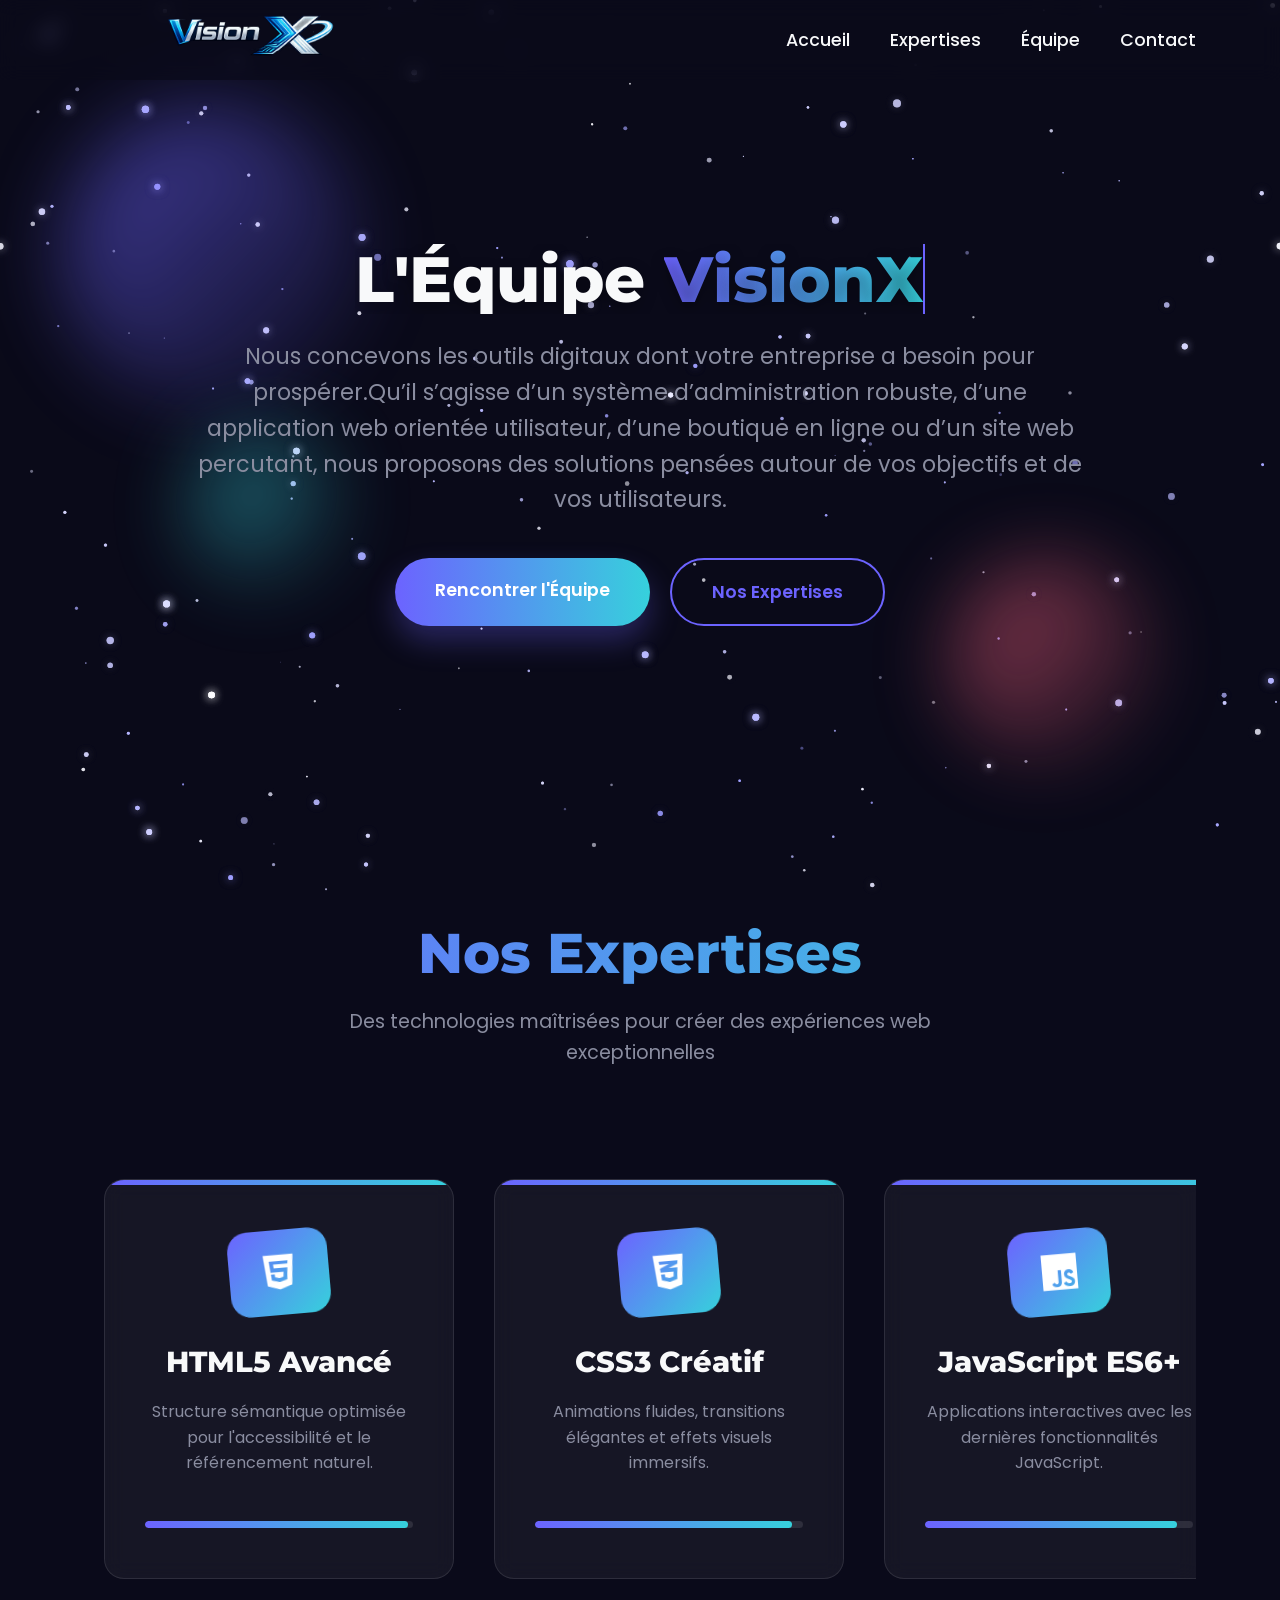
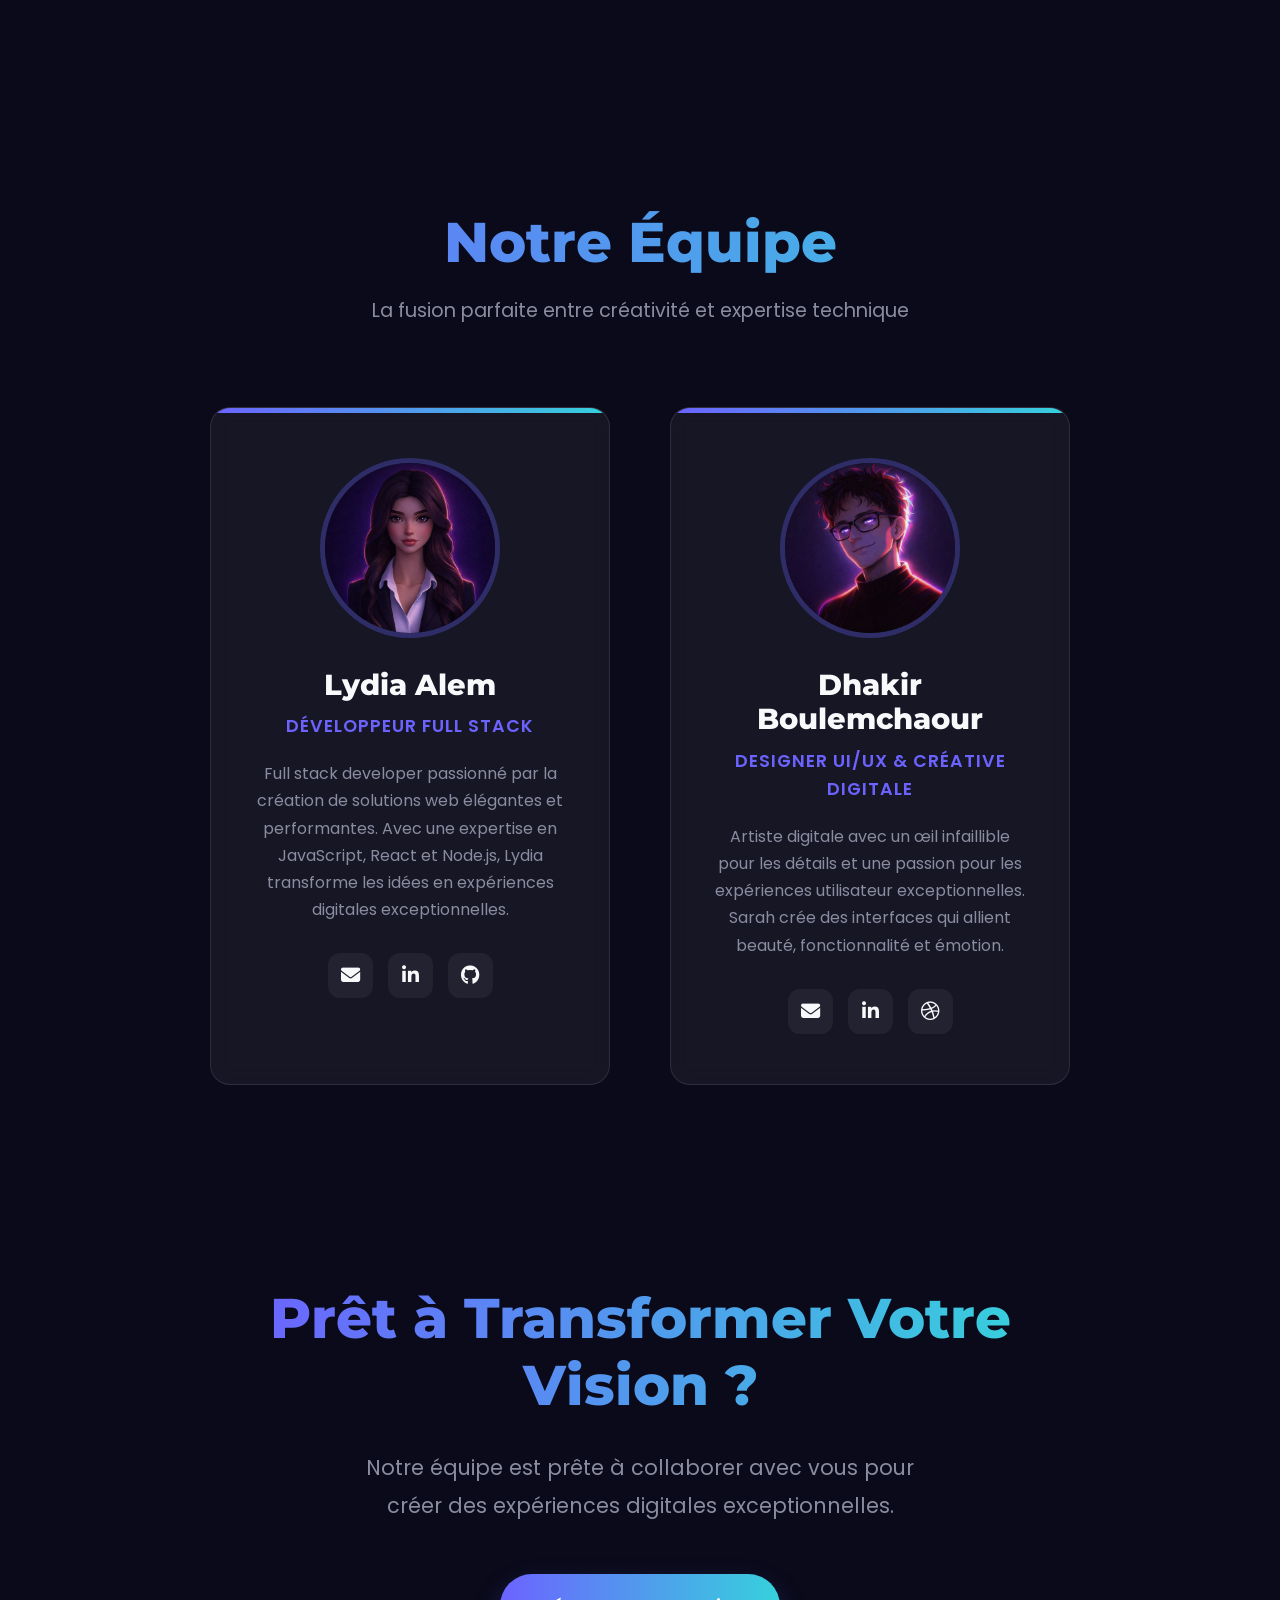
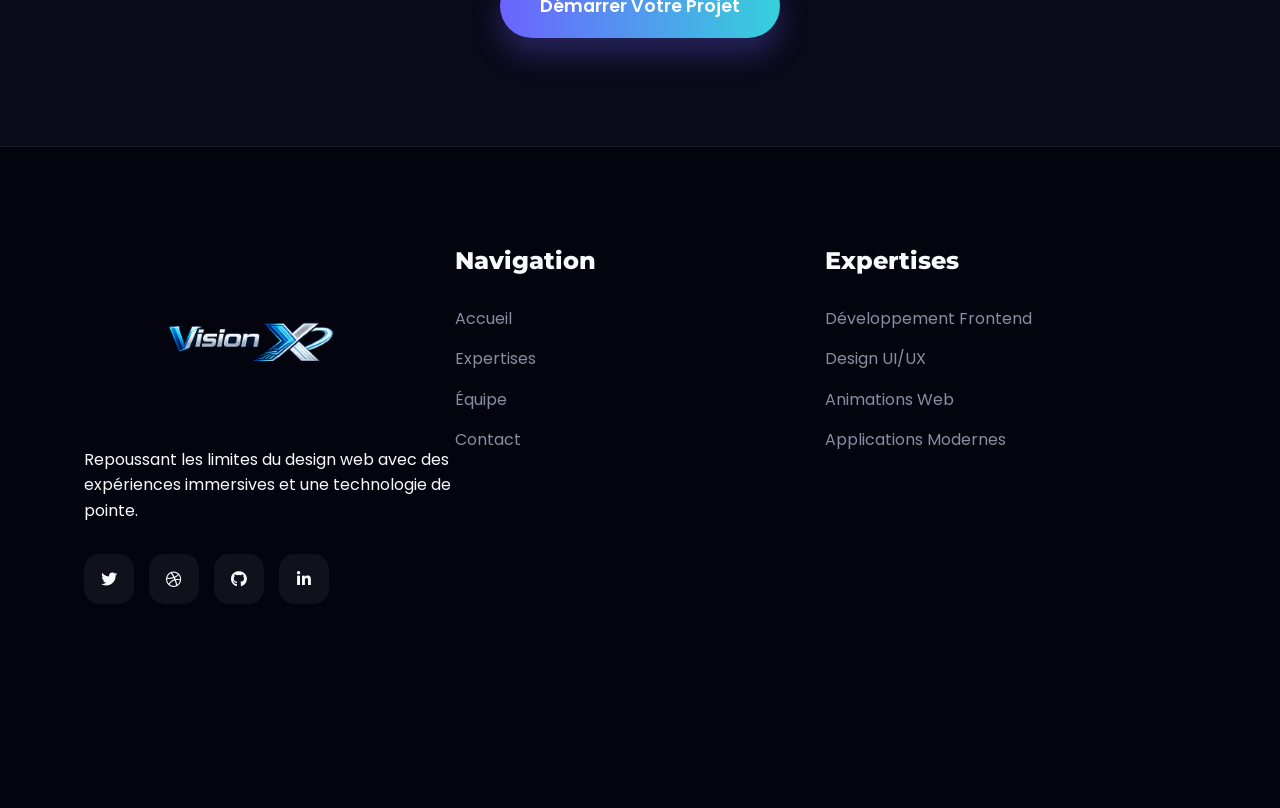
==== about.html @ a07491c5 "About Us" ====
<!DOCTYPE html>
<html lang="fr">
<head>
    <meta charset="UTF-8">
    <meta name="viewport" content="width=device-width, initial-scale=1.0">
    <title>Qui Sommes-Nous | VisionX Agence Web</title>
    
    <link rel="icon" type="image/x-icon" href="vx.png">
    <link rel="stylesheet" href="https://cdnjs.cloudflare.com/ajax/libs/font-awesome/6.4.0/css/all.min.css">
    <link href="https://fonts.googleapis.com/css2?family=Poppins:wght@300;400;500;600;700&family=Montserrat:wght@800;900&display=swap" rel="stylesheet">
    <style>
        :root {
            --primary: #6c63ff;
            --primary-dark: #5a52d3;
            --secondary: #ff6584;
            --tertiary: #36d1dc;
            --dark: #0a0a1a;
            --light: #f8f9fa;
            --gray: #8a8da0;
            --transition: all 0.4s cubic-bezier(0.175, 0.885, 0.32, 1.275);
            --header-height: 80px;
        }
        
        * {
            margin: 0;
            padding: 0;
            box-sizing: border-box;
        }
        
        html {
            scroll-behavior: smooth;
        }
        
        body {
            font-family: 'Poppins', sans-serif;
            line-height: 1.6;
            color: var(--light);
            background-color: var(--dark);
            overflow-x: hidden;
        }
        
        h1, h2, h3, h4 {
            font-family: 'Montserrat', sans-serif;
            font-weight: 800;
            line-height: 1.2;
        }
        
        .container {
            width: 90%;
            max-width: 1200px;
            margin: 0 auto;
            padding: 0 20px;
        }
        
        section {
            padding: 100px 0;
            position: relative;
        }
        
        /* Particle Canvas */
        #particleCanvas {
            position: fixed;
            top: 0;
            left: 0;
            width: 100%;
            height: 100%;
            z-index: -1;
        }
        
        /* Header & Navigation */
        header {
            position: fixed;
            top: 0;
            left: 0;
            width: 100%;
            z-index: 1000;
            transition: var(--transition);
            background-color: rgba(10, 10, 26, 0.7);
            backdrop-filter: blur(10px);
            height: var(--header-height);
            display: flex;
            align-items: center;
        }
        
        header.scrolled {
            background-color: rgba(10, 10, 26, 0.95);
            box-shadow: 0 5px 30px rgba(0, 0, 0, 0.2);
        }
        
        .navbar {
            display: flex;
            justify-content: space-between;
            align-items: center;
            width: 100%;
        }
        
        .logo {
            display: flex;
            position: relative;
            z-index: 1001;
            align-items: center;
            text-decoration: none;
        }
        
        .logo-container {
            display: flex;
            align-items: center;
        }
        
        .logo-img {
            height: 200px;
            width: auto;
            margin-right: 15px;
            margin-left: 15px;
            transition: var(--transition);
        }

        .logo:hover .logo-img {
            transform: scale(1.05);
        }
        
        .nav-links {
            display: flex;
            list-style: none;
        }
        
        .nav-links li {
            margin-left: 40px;
        }
        
        .nav-links a {
            color: var(--light);
            text-decoration: none;
            font-weight: 500;
            font-size: 1.1rem;
            transition: var(--transition);
            position: relative;
            padding: 5px 0;
        }
        
        .nav-links a:hover {
            color: var(--primary);
        }
        
        .nav-links a::after {
            content: '';
            position: absolute;
            bottom: 0;
            left: 0;
            width: 0;
            height: 2px;
            background: linear-gradient(to right, var(--primary), var(--tertiary));
            transition: var(--transition);
        }
        
        .nav-links a:hover::after {
            width: 100%;
        }
        
        .menu-toggle {
            display: none;
            font-size: 1.5rem;
            cursor: pointer;
            color: var(--light);
            z-index: 1001;
        }
        
        /* Hero Section - Centered */
        .hero {
            min-height: calc(100vh - var(--header-height));
            display: flex;
            align-items: center;
            justify-content: center;
            text-align: center;
            padding-top: 150px;
        }
        
        .hero-content {
            max-width: 1000px;
            position: relative;
            z-index: 10;
            display: flex;
            flex-direction: column;
            align-items: center;
            justify-content: center;
            width: 100%;
            margin: 0 auto;
        }
        
        .hero-text {
            display: flex;
            flex-direction: column;
            align-items: center;
            justify-content: center;
            width: 100%;
        }
        
        .hero-text h1 {
            font-size: 4rem;
            margin-bottom: 25px;
            color: var(--light);
            line-height: 1.1;
            text-shadow: 0 5px 15px rgba(0, 0, 0, 0.3);
        }
        
        .hero-text h1 span {
            background: linear-gradient(90deg, var(--primary), var(--tertiary));
            -webkit-background-clip: text;
            background-clip: text;
            color: transparent;
            display: inline-block;
            position: relative;
        }
        
        .hero-text p {
            font-size: 1.4rem;
            color: var(--gray);
            margin-bottom: 40px;
            max-width: 900px;
            text-align: center;
            line-height: 1.6;
        }
        
        .hero-buttons {
            display: flex;
            gap: 20px;
            justify-content: center;
            flex-wrap: wrap;
        }
        
        .typewriter {
            overflow: hidden;
            border-right: 2px solid var(--primary);
            white-space: nowrap;
            animation: typing 3.5s steps(40, end), blink-caret 0.75s step-end infinite;
        }
        
        @keyframes typing {
            from { width: 0 }
            to { width: 100% }
        }
        
        @keyframes blink-caret {
            from, to { border-color: transparent }
            50% { border-color: var(--primary) }
        }
        
        /* Floating Shapes */
        .floating-shapes {
            position: absolute;
            width: 100%;
            height: 100%;
            z-index: 1;
        }
        
        .floating-shape {
            position: absolute;
            border-radius: 50%;
            filter: blur(40px);
            opacity: 0.6;
            animation: float 8s ease-in-out infinite;
        }
        
        .shape-1 {
            width: 300px;
            height: 300px;
            top: 10%;
            left: 5%;
            background: linear-gradient(135deg, var(--primary), transparent);
            animation-delay: 0s;
        }
        
        .shape-2 {
            width: 200px;
            height: 200px;
            bottom: 10%;
            right: 10%;
            background: linear-gradient(135deg, var(--secondary), transparent);
            animation-delay: 2s;
        }
        
        .shape-3 {
            width: 150px;
            height: 150px;
            top: 50%;
            left: 15%;
            background: linear-gradient(135deg, var(--tertiary), transparent);
            animation-delay: 4s;
        }
        
        @keyframes float {
            0%, 100% {
                transform: translateY(0) rotate(0deg);
            }
            50% {
                transform: translateY(-30px) rotate(10deg);
            }
        }
        
        .btn {
            display: inline-block;
            padding: 18px 40px;
            background: linear-gradient(90deg, var(--primary), var(--tertiary));
            color: white;
            border-radius: 50px;
            text-decoration: none;
            font-weight: 600;
            font-size: 1.1rem;
            transition: var(--transition);
            border: none;
            cursor: pointer;
            box-shadow: 0 15px 30px rgba(108, 99, 255, 0.3);
            position: relative;
            overflow: hidden;
            z-index: 1;
        }
        
        .btn::before {
            content: '';
            position: absolute;
            top: 0;
            left: -100%;
            width: 100%;
            height: 100%;
            background: linear-gradient(90deg, var(--tertiary), var(--primary));
            transition: var(--transition);
            z-index: -1;
        }
        
        .btn:hover::before {
            left: 0;
        }
        
        .btn:hover {
            transform: translateY(-5px);
            box-shadow: 0 20px 40px rgba(108, 99, 255, 0.4);
        }
        
        .btn-secondary {
            background: transparent;
            border: 2px solid var(--primary);
            color: var(--primary);
            box-shadow: none;
        }
        
        .btn-secondary::before {
            background: linear-gradient(90deg, var(--primary), var(--tertiary));
        }
        
        .btn-secondary:hover {
            color: white;
        }
        
        /* Compétences Section */
        .skills-section {
            position: relative;
            z-index: 10;
        }
        
        .section-title {
            text-align: center;
            margin-bottom: 80px;
        }
        
        .section-title h2 {
            font-size: 3.5rem;
            color: var(--light);
            margin-bottom: 20px;
            background: linear-gradient(90deg, var(--primary), var(--tertiary));
            -webkit-background-clip: text;
            background-clip: text;
            color: transparent;
        }
        
        .section-title p {
            color: var(--gray);
            max-width: 700px;
            margin: 0 auto;
            font-size: 1.2rem;
        }
        
        .skills-scroll-container {
            position: relative;
            width: 100%;
            overflow: hidden;
            padding: 30px 0;
        }
        
        .skills-track {
            display: flex;
            width: calc(200%);
            animation: scrollSkills 40s linear infinite;
        }
        
        .skills-track:hover {
            animation-play-state: paused;
        }
        
        @keyframes scrollSkills {
            0% {
                transform: translateX(0);
            }
            100% {
                transform: translateX(-50%);
            }
        }
        
        .skill-card {
            min-width: 350px;
            height: 400px;
            margin: 0 20px;
            background: rgba(255, 255, 255, 0.05);
            border-radius: 20px;
            padding: 50px 40px;
            display: flex;
            flex-direction: column;
            align-items: center;
            justify-content: center;
            text-align: center;
            border: 1px solid rgba(255, 255, 255, 0.1);
            transition: var(--transition);
            position: relative;
            overflow: hidden;
            backdrop-filter: blur(10px);
        }
        
        .skill-card:hover {
            transform: translateY(-20px);
            background: rgba(255, 255, 255, 0.08);
            border-color: var(--primary);
            box-shadow: 0 20px 40px rgba(0, 0, 0, 0.3);
        }
        
        .skill-card::before {
            content: '';
            position: absolute;
            top: 0;
            left: 0;
            width: 100%;
            height: 5px;
            background: linear-gradient(to right, var(--primary), var(--tertiary));
            z-index: 2;
        }
        
        .skill-icon {
            width: 100px;
            height: 100px;
            background: linear-gradient(135deg, var(--primary), var(--tertiary));
            border-radius: 20px;
            display: flex;
            align-items: center;
            justify-content: center;
            margin-bottom: 30px;
            color: white;
            font-size: 2.5rem;
            transform: rotate(-5deg);
            transition: var(--transition);
        }
        
        .skill-card:hover .skill-icon {
            transform: rotate(0deg) scale(1.1);
        }
        
        .skill-card h3 {
            font-size: 1.8rem;
            margin-bottom: 20px;
            color: var(--light);
        }
        
        .skill-card p {
            color: var(--gray);
            margin-bottom: 25px;
            line-height: 1.6;
        }
        
        .skill-progress {
            width: 100%;
            height: 8px;
            background: rgba(255, 255, 255, 0.1);
            border-radius: 4px;
            margin-top: 20px;
            overflow: hidden;
            position: relative;
        }
        
        .progress-bar {
            height: 100%;
            background: linear-gradient(to right, var(--primary), var(--tertiary));
            border-radius: 4px;
            width: 0;
            transition: width 2s cubic-bezier(0.4, 0, 0.2, 1);
        }
        
        /* Équipe Section */
        .team-section {
            position: relative;
            z-index: 10;
        }
        
        .team-container {
            display: flex;
            justify-content: center;
            gap: 60px;
            flex-wrap: wrap;
        }
        
        .team-member {
            width: 400px;
            background: rgba(255, 255, 255, 0.05);
            border-radius: 20px;
            padding: 50px 40px;
            text-align: center;
            border: 1px solid rgba(255, 255, 255, 0.1);
            transition: var(--transition);
            position: relative;
            overflow: hidden;
            backdrop-filter: blur(10px);
        }
        
        .team-member:hover {
            transform: translateY(-20px);
            background: rgba(255, 255, 255, 0.08);
            border-color: var(--primary);
            box-shadow: 0 20px 40px rgba(0, 0, 0, 0.3);
        }
        
        .team-member::before {
            content: '';
            position: absolute;
            top: 0;
            left: 0;
            width: 100%;
            height: 5px;
            background: linear-gradient(to right, var(--primary), var(--tertiary));
            z-index: 2;
        }
        
        .member-photo {
            width: 180px;
            height: 180px;
            border-radius: 50%;
            margin: 0 auto 30px;
            overflow: hidden;
            border: 5px solid rgba(108, 99, 255, 0.3);
            position: relative;
        }
        
        .member-photo img {
            width: 100%;
            height: 100%;
            object-fit: cover;
            transition: var(--transition);
            filter: grayscale(0.2);
        }
        
        .team-member:hover .member-photo img {
            transform: scale(1.1);
            filter: grayscale(0);
        }
        
        .team-member h3 {
            font-size: 1.8rem;
            margin-bottom: 10px;
            color: var(--light);
        }
        
        .member-role {
            color: var(--primary);
            font-weight: 600;
            margin-bottom: 20px;
            font-size: 1.1rem;
            text-transform: uppercase;
            letter-spacing: 1px;
        }
        
        .member-desc {
            color: var(--gray);
            margin-bottom: 30px;
            line-height: 1.7;
        }
        
        .member-contact {
            display: flex;
            justify-content: center;
            gap: 15px;
            margin-top: 25px;
        }
        
        .contact-icon {
            width: 45px;
            height: 45px;
            background: rgba(255, 255, 255, 0.05);
            border-radius: 12px;
            display: flex;
            align-items: center;
            justify-content: center;
            color: var(--light);
            font-size: 1.2rem;
            transition: var(--transition);
            text-decoration: none;
        }
        
        .contact-icon:hover {
            background: linear-gradient(135deg, var(--primary), var(--tertiary));
            transform: translateY(-5px);
            color: white;
        }
        
        /* CTA Section */
        .cta-section {
            text-align: center;
            position: relative;
            z-index: 10;
        }
        
        .cta-content {
            max-width: 800px;
            margin: 0 auto;
            position: relative;
            z-index: 10;
        }
        
        .cta-section h2 {
            font-size: 3.5rem;
            margin-bottom: 30px;
            background: linear-gradient(90deg, var(--primary), var(--tertiary));
            -webkit-background-clip: text;
            background-clip: text;
            color: transparent;
        }
        
        .cta-section p {
            color: var(--gray);
            font-size: 1.3rem;
            margin-bottom: 50px;
            max-width: 600px;
            margin-left: auto;
            margin-right: auto;
            line-height: 1.8;
        }
        
        /* Footer */
        footer {
            background: rgba(5, 5, 15, 0.95);
            padding: 100px 0 40px;
            position: relative;
            z-index: 10;
            border-top: 1px solid rgba(255, 255, 255, 0.1);
        }
        
        .footer-content {
            display: flex;
            flex-wrap: wrap;
            justify-content: space-between;
            margin-bottom: 60px;
        }
        
        .footer-col {
            flex: 1;
            min-width: 250px;
            margin-bottom: 40px;
        }
        
        .footer-col h3 {
            font-size: 1.5rem;
            margin-bottom: 30px;
            color: var(--light);
        }
        
        .social-links {
            display: flex;
            margin-top: 30px;
        }
        
        .social-links a {
            width: 50px;
            height: 50px;
            background: rgba(255, 255, 255, 0.05);
            border-radius: 15px;
            display: flex;
            align-items: center;
            justify-content: center;
            margin-right: 15px;
            color: var(--light);
            text-decoration: none;
            transition: var(--transition);
        }
        
        .social-links a:hover {
            background: linear-gradient(135deg, var(--primary), var(--tertiary));
            transform: translateY(-5px);
            color: white;
        }
        
        .copyright {
            text-align: center;
            padding-top: 40px;
            border-top: 1px solid rgba(255, 255, 255, 0.1);
            color: var(--gray);
            font-size: 0.9rem;
        }
        
        /* Animation Classes */
        .animate-on-scroll {
            opacity: 0;
            transform: translateY(30px);
            transition: opacity 0.8s cubic-bezier(0.4, 0, 0.2, 1), 
                        transform 0.8s cubic-bezier(0.4, 0, 0.2, 1);
        }
        
        .animate-on-scroll.animated {
            opacity: 1;
            transform: translateY(0);
        }
        
        .animate-delay-1 { transition-delay: 0.1s; }
        .animate-delay-2 { transition-delay: 0.2s; }
        .animate-delay-3 { transition-delay: 0.3s; }
        
        /* Fade-in-left animation */
        .fade-in-left {
            animation: fadeInLeft 1s ease-out;
        }
        
        @keyframes fadeInLeft {
            from {
                opacity: 0;
                transform: translateX(-50px);
            }
            to {
                opacity: 1;
                transform: translateX(0);
            }
        }
        
        /* Fade-in-right animation */
        .fade-in-right {
            animation: fadeInRight 1s ease-out;
        }
        
        @keyframes fadeInRight {
            from {
                opacity: 0;
                transform: translateX(50px);
            }
            to {
                opacity: 1;
                transform: translateX(0);
            }
        }
        
        /* Scale-in animation */
        .scale-in {
            animation: scaleIn 0.8s cubic-bezier(0.175, 0.885, 0.32, 1.275);
        }
        
        @keyframes scaleIn {
            from {
                opacity: 0;
                transform: scale(0.8);
            }
            to {
                opacity: 1;
                transform: scale(1);
            }
        }
        
        /* Responsive Styles */
        @media (max-width: 1200px) {
            .hero-text h1 {
                font-size: 3.5rem;
            }
            
            .section-title h2 {
                font-size: 3rem;
            }
        }
        
        @media (max-width: 992px) {
            .hero {
                min-height: calc(100vh - var(--header-height));
            }
            
            .hero-text h1 {
                font-size: 3rem;
            }
            
            .hero-buttons {
                flex-direction: column;
                align-items: center;
                gap: 15px;
            }
            
            .team-member {
                width: 100%;
                max-width: 400px;
            }
            
            .skill-card {
                min-width: 300px;
                height: 380px;
                padding: 40px 30px;
            }
        }
        
        @media (max-width: 768px) {
            .menu-toggle {
                display: block;
            }
            
            .nav-links {
                position: fixed;
                top: 0;
                left: 0;
                width: 100%;
                height: 100vh;
                background: rgba(10, 10, 26, 0.98);
                flex-direction: column;
                align-items: center;
                justify-content: center;
                transform: translateX(-100%);
                opacity: 0;
                transition: var(--transition);
                z-index: 999;
                backdrop-filter: blur(10px);
            }
            
            .nav-links.active {
                transform: translateX(0);
                opacity: 1;
            }
            
            .nav-links li {
                margin: 20px 0;
            }
            
            .nav-links a {
                font-size: 1.5rem;
            }
            
            .hero-text h1 {
                font-size: 2.5rem;
            }
            
            .section-title h2 {
                font-size: 2.5rem;
            }
            
            .cta-section h2 {
                font-size: 2.5rem;
            }
            
            .team-member {
                padding: 40px 30px;
            }
            
            .member-photo {
                width: 160px;
                height: 160px;
            }
            
            .logo-img {
                height: 40px;
            }
        }
        
        @media (max-width: 576px) {
            .hero-text h1 {
                font-size: 2.2rem;
            }
            
            .hero-text p {
                font-size: 1.1rem;
            }
            
            .btn {
                padding: 15px 30px;
                font-size: 1rem;
            }
            
            .section-title h2 {
                font-size: 2.2rem;
            }
            
            .skill-card {
                min-width: 280px;
                height: 360px;
                margin: 0 15px;
                padding: 30px;
            }
            
            .team-member {
                padding: 30px;
            }
            
            .member-photo {
                width: 140px;
                height: 140px;
            }
        }
    </style>
</head>
<body>
    <!-- Particle Background Canvas -->
    <canvas id="particleCanvas"></canvas>
    
    <!-- Header & Navigation -->
    <header id="header">
        <div class="container">
            <nav class="navbar">
                <a href="index.html" class="logo">
                    <div class="logo-container">
                        <img src="visionx1.png" alt="VisionX Logo" class="logo-img">
                    </div>
                </a>
                
                <div class="menu-toggle" id="menuToggle">
                    <i class="fas fa-bars"></i>
                </div>
                
                <ul class="nav-links" id="navLinks">
                    <li><a href="index.html">Accueil</a></li>
                    <li><a href="#skills">Expertises</a></li>
                    <li><a href="#team">Équipe</a></li>
                    <li><a href="index.html#contact">Contact</a></li>
                </ul>
            </nav>
        </div>
    </header>

    <!-- Hero Section -->
    <section class="hero" id="home">
        <div class="container">
            <div class="hero-content">
                <div class="hero-text">
                    <h1 class="typewriter animate-on-scroll">L'Équipe <span>VisionX</span></h1>
                    <p class="animate-on-scroll" style="animation-delay: 0.3s;">Nous concevons les outils digitaux dont votre entreprise a besoin pour prospérer.Qu’il s’agisse d’un système d’administration robuste, d’une application web orientée utilisateur, d’une boutique en ligne ou d’un site web percutant, nous proposons des solutions pensées autour de vos objectifs et de vos utilisateurs.</p>
                    <div class="hero-buttons animate-on-scroll" style="animation-delay: 0.6s;">
                        <a href="#team" class="btn">Rencontrer l'Équipe</a>
                        <a href="#skills" class="btn btn-secondary">Nos Expertises</a>
                    </div>
                </div>
            </div>
        </div>
        
        <!-- Floating Shapes -->
        <div class="floating-shapes">
            <div class="floating-shape shape-1"></div>
            <div class="floating-shape shape-2"></div>
            <div class="floating-shape shape-3"></div>
        </div>
    </section>

    <!-- Compétences Section -->
    <section class="skills-section" id="skills">
        <div class="container">
            <div class="section-title">
                <h2 class="animate-on-scroll">Nos Expertises</h2>
                <p class="animate-on-scroll" style="animation-delay: 0.2s;">Des technologies maîtrisées pour créer des expériences web exceptionnelles</p>
            </div>
            
            <div class="skills-scroll-container">
                <div class="skills-track">
                    <!-- Première série de compétences -->
                    <div class="skill-card animate-on-scroll">
                        <div class="skill-icon">
                            <i class="fab fa-html5"></i>
                        </div>
                        <h3>HTML5 Avancé</h3>
                        <p>Structure sémantique optimisée pour l'accessibilité et le référencement naturel.</p>
                        <div class="skill-progress">
                            <div class="progress-bar" data-width="98"></div>
                        </div>
                    </div>
                    
                    <div class="skill-card animate-on-scroll" style="animation-delay: 0.2s;">
                        <div class="skill-icon">
                            <i class="fab fa-css3-alt"></i>
                        </div>
                        <h3>CSS3 Créatif</h3>
                        <p>Animations fluides, transitions élégantes et effets visuels immersifs.</p>
                        <div class="skill-progress">
                            <div class="progress-bar" data-width="96"></div>
                        </div>
                    </div>
                    
                    <div class="skill-card animate-on-scroll" style="animation-delay: 0.4s;">
                        <div class="skill-icon">
                            <i class="fab fa-js"></i>
                        </div>
                        <h3>JavaScript ES6+</h3>
                        <p>Applications interactives avec les dernières fonctionnalités JavaScript.</p>
                        <div class="skill-progress">
                            <div class="progress-bar" data-width="94"></div>
                        </div>
                    </div>
                    
                    <div class="skill-card animate-on-scroll" style="animation-delay: 0.6s;">
                        <div class="skill-icon">
                            <i class="fab fa-react"></i>
                        </div>
                        <h3>React </h3>
                        <p>Applications web performantes avec les frameworks JavaScript modernes.</p>
                        <div class="skill-progress">
                            <div class="progress-bar" data-width="92"></div>
                        </div>
                    </div>
                    
                    
                    
                    <!-- Deuxième série de compétences (dupliquée pour l'effet infini) -->
                    <div class="skill-card">
                        <div class="skill-icon">
                            <i class="fab fa-html5"></i>
                        </div>
                        <h3>HTML5 Avancé</h3>
                        <p>Structure sémantique optimisée pour l'accessibilité et le référencement naturel.</p>
                        <div class="skill-progress">
                            <div class="progress-bar" data-width="98"></div>
                        </div>
                    </div>
                    
                    <div class="skill-card">
                        <div class="skill-icon">
                            <i class="fab fa-css3-alt"></i>
                        </div>
                        <h3>CSS3 Créatif</h3>
                        <p>Animations fluides, transitions élégantes et effets visuels immersifs.</p>
                        <div class="skill-progress">
                            <div class="progress-bar" data-width="96"></div>
                        </div>
                    </div>
                    
                    <div class="skill-card">
                        <div class="skill-icon">
                            <i class="fab fa-js"></i>
                        </div>
                        <h3>JavaScript ES6+</h3>
                        <p>Applications interactives avec les dernières fonctionnalités JavaScript.</p>
                        <div class="skill-progress">
                            <div class="progress-bar" data-width="94"></div>
                        </div>
                    </div>
                    
                    <div class="skill-card">
                        <div class="skill-icon">
                            <i class="fab fa-react"></i>
                        </div>
                        <h3>React & Vue.js</h3>
                        <p>Applications web performantes avec les frameworks JavaScript modernes.</p>
                        <div class="skill-progress">
                            <div class="progress-bar" data-width="92"></div>
                        </div>
                    </div>
                    
                    
                </div>
            </div>
        </div>
    </section>

    <!-- Équipe Section -->
    <section class="team-section" id="team">
        <div class="container">
            <div class="section-title">
                <h2 class="animate-on-scroll">Notre Équipe</h2>
                <p class="animate-on-scroll" style="animation-delay: 0.2s;">La fusion parfaite entre créativité et expertise technique</p>
            </div>
            
            <div class="team-container">
                <div class="team-member animate-on-scroll">
                    <div class="member-photo">
                        <!-- Remplacez cette image par votre photo -->
                        <img src="lydia.png" alt="Lydia Alem - Développeur Full Stack">
                    </div>
                    <h3>Lydia Alem </h3>
                    <div class="member-role"> Développeur Full Stack</div>
                    <div class="member-desc">
                      Full stack developer passionné par la création de solutions web élégantes et performantes. Avec une expertise en JavaScript, React et Node.js, Lydia transforme les idées en expériences digitales exceptionnelles.
                    </div>
                    <div class="member-contact">
                        <a href="mailto:yanis@visionx.com" class="contact-icon">
                            <i class="fas fa-envelope"></i>
                        </a>
                        <a href="https://linkedin.com" target="_blank" class="contact-icon">
                            <i class="fab fa-linkedin-in"></i>
                        </a>
                        <a href="https://github.com" target="_blank" class="contact-icon">
                            <i class="fab fa-github"></i>
                        </a>
                    </div>
                </div>
                
                <div class="team-member animate-on-scroll" style="animation-delay: 0.2s;">
                    <div class="member-photo">
                        <img src="dakir.jpg" alt="Dhakir Boulemchaour - Designer UI/UX">
                    </div>
                    <h3>Dhakir Boulemchaour</h3>
                    <div class="member-role">Designer UI/UX & Créative Digitale</div>
                    <div class="member-desc">
                        Artiste digitale avec un œil infaillible pour les détails et une passion pour les expériences utilisateur exceptionnelles. Sarah crée des interfaces qui allient beauté, fonctionnalité et émotion.
                    </div>
                    <div class="member-contact">
                        <a href="mailto:sarah@visionx.com" class="contact-icon">
                            <i class="fas fa-envelope"></i>
                        </a>
                        <a href="https://linkedin.com" target="_blank" class="contact-icon">
                            <i class="fab fa-linkedin-in"></i>
                        </a>
                        <a href="https://dribbble.com" target="_blank" class="contact-icon">
                            <i class="fab fa-dribbble"></i>
                        </a>
                    </div>
                </div>
            </div>
        </div>
    </section>

    <!-- CTA Section -->
    <section class="cta-section">
        <div class="container">
            <div class="cta-content animate-on-scroll">
                <h2>Prêt à Transformer Votre Vision ?</h2>
                <p>Notre équipe est prête à collaborer avec vous pour créer des expériences digitales exceptionnelles.</p>
                <a href="index.html#contact" class="btn">Démarrer Votre Projet</a>
            </div>
        </div>
    </section>

    <!-- Footer -->
    <footer>
        <div class="container">
            <div class="footer-content">
                <div class="footer-col animate-on-scroll">
                    <a href="index.html" class="logo">
                        <div class="logo-container">
                            <img src="visionx1.png" alt="VisionX Logo" class="logo-img" style="height: 200px;">
                        </div>
                    </a>
                    <p>Repoussant les limites du design web avec des expériences immersives et une technologie de pointe.</p>
                    <div class="social-links">
                        <a href="#"><i class="fab fa-twitter"></i></a>
                        <a href="#"><i class="fab fa-dribbble"></i></a>
                        <a href="#"><i class="fab fa-github"></i></a>
                        <a href="#"><i class="fab fa-linkedin-in"></i></a>
                    </div>
                </div>
                
                <div class="footer-col animate-on-scroll" style="animation-delay: 0.1s;">
                    <h3>Navigation</h3>
                    <ul class="footer-links" style="list-style: none; padding: 0;">
                        <li style="margin-bottom: 15px;"><a href="index.html" style="color: var(--gray); text-decoration: none; transition: var(--transition); display: inline-block;">Accueil</a></li>
                        <li style="margin-bottom: 15px;"><a href="#skills" style="color: var(--gray); text-decoration: none; transition: var(--transition); display: inline-block;">Expertises</a></li>
                        <li style="margin-bottom: 15px;"><a href="#team" style="color: var(--gray); text-decoration: none; transition: var(--transition); display: inline-block;">Équipe</a></li>
                        <li style="margin-bottom: 15px;"><a href="index.html#contact" style="color: var(--gray); text-decoration: none; transition: var(--transition); display: inline-block;">Contact</a></li>
                    </ul>
                </div>
                
                <div class="footer-col animate-on-scroll" style="animation-delay: 0.2s;">
                    <h3>Expertises</h3>
                    <ul class="footer-links" style="list-style: none; padding: 0;">
                        <li style="margin-bottom: 15px;"><a href="#skills" style="color: var(--gray); text-decoration: none; transition: var(--transition); display: inline-block;">Développement Frontend</a></li>
                        <li style="margin-bottom: 15px;"><a href="#skills" style="color: var(--gray); text-decoration: none; transition: var(--transition); display: inline-block;">Design UI/UX</a></li>
                        <li style="margin-bottom: 15px;"><a href="#skills" style="color: var(--gray); text-decoration: none; transition: var(--transition); display: inline-block;">Animations Web</a></li>
                        <li style="margin-bottom: 15px;"><a href="#skills" style="color: var(--gray); text-decoration: none; transition: var(--transition); display: inline-block;">Applications Modernes</a></li>
                    </ul>
                </div>
            </div>
            
            <div class="copyright animate-on-scroll" style="animation-delay: 0.3s;">
                <p>&copy; 2023 VisionX Agence Web. Tous droits réservés. | <a href="index.html#contact" style="color: var(--primary); text-decoration: none; font-weight: 600;">Contactez-nous</a></p>
            </div>
        </div>
    </footer>

    <script>
        // Particle Background (identique à votre page d'accueil)
        function initParticleBackground() {
            const canvas = document.getElementById('particleCanvas');
            const ctx = canvas.getContext('2d');
            
            // Set canvas dimensions
            canvas.width = window.innerWidth;
            canvas.height = window.innerHeight;
            
            // Particle array
            let particles = [];
            const particleCount = 200;
            
            // Particle class
            class Particle {
                constructor() {
                    this.x = Math.random() * canvas.width;
                    this.y = Math.random() * canvas.height;
                    this.size = Math.random() * 3 + 1;
                    this.speedX = Math.random() * 0.5 - 0.25;
                    this.speedY = Math.random() * 0.5 - 0.25;
                    const brightness = Math.floor(Math.random() * 100 + 155);
                    this.color = `rgba(${brightness}, ${brightness}, 255, ${Math.random() * 0.8 + 0.2})`;
                    this.twinkleSpeed = Math.random() * 0.05 + 0.02;
                    this.twinkleOffset = Math.random() * Math.PI * 2;
                    this.originalSize = this.size;
                }
                
                update() {
                    this.x += this.speedX;
                    this.y += this.speedY;
                    
                    // Boundary check with wrap-around
                    if (this.x > canvas.width) this.x = 0;
                    else if (this.x < 0) this.x = canvas.width;
                    
                    if (this.y > canvas.height) this.y = 0;
                    else if (this.y < 0) this.y = canvas.height;
                    
                    // Twinkling effect
                    const time = Date.now() * 0.001;
                    this.size = this.originalSize * (0.7 + 0.3 * Math.sin(time * this.twinkleSpeed + this.twinkleOffset));
                }
                
                draw() {
                    ctx.fillStyle = this.color;
                    ctx.beginPath();
                    ctx.arc(this.x, this.y, this.size, 0, Math.PI * 2);
                    ctx.fill();
                    
                    //  Glow effect for brighter stars
                    if (this.size > 2) {
                        ctx.shadowBlur = 10;
                        ctx.shadowColor = this.color;
                        ctx.fill();
                        ctx.shadowBlur = 0;
                    }
                }
            }
            
            // Create particles
            function initParticles() {
                particles = [];
                for (let i = 0; i < particleCount; i++) {
                    particles.push(new Particle());
                }
            }
            
            // Animation loop
            function animateParticles() {
                // Clear with a dark blue background
                ctx.fillStyle = 'rgba(10, 10, 26, 0.1)';
                ctx.fillRect(0, 0, canvas.width, canvas.height);
                
                for (let particle of particles) {
                    particle.update();
                    particle.draw();
                }
                
                requestAnimationFrame(animateParticles);
            }
            
            // Handle window resize
            window.addEventListener('resize', function() {
                canvas.width = window.innerWidth;
                canvas.height = window.innerHeight;
                initParticles();
            });
            
            // Initialize and start animation
            initParticles();
            animateParticles();
        }
        
        // Scroll Animation Handler
        function initScrollAnimations() {
            const observer = new IntersectionObserver((entries) => {
                entries.forEach(entry => {
                    if (entry.isIntersecting) {
                        entry.target.classList.add('animated');
                        
                        // Animer les barres de progression des compétences
                        if (entry.target.classList.contains('skill-card')) {
                            const progressBar = entry.target.querySelector('.progress-bar');
                            if (progressBar) {
                                const width = progressBar.getAttribute('data-width');
                                setTimeout(() => {
                                    progressBar.style.width = width + '%';
                                }, 300);
                            }
                        }
                    }
                });
            }, {
                threshold: 0.1,
                rootMargin: '0px 0px -100px 0px'
            });
            
            // Observe all animate-on-scroll elements
            document.querySelectorAll('.animate-on-scroll').forEach(el => {
                observer.observe(el);
            });
        }
        
        // Mobile Menu Toggle
        const menuToggle = document.getElementById('menuToggle');
        const navLinks = document.getElementById('navLinks');
        
        menuToggle.addEventListener('click', () => {
            navLinks.classList.toggle('active');
            menuToggle.innerHTML = navLinks.classList.contains('active') 
                ? '<i class="fas fa-times"></i>' 
                : '<i class="fas fa-bars"></i>';
        });
        
        // Close menu when clicking on a link
        document.querySelectorAll('.nav-links a').forEach(link => {
            link.addEventListener('click', () => {
                navLinks.classList.remove('active');
                menuToggle.innerHTML = '<i class="fas fa-bars"></i>';
            });
        });
        
        // Header scroll effect
        window.addEventListener('scroll', () => {
            const header = document.getElementById('header');
            if (window.scrollY > 100) {
                header.classList.add('scrolled');
            } else {
                header.classList.remove('scrolled');
            }
            
            // Animate hero text on scroll
            const heroText = document.querySelector('.hero-text h1');
            if (window.scrollY < 100 && heroText) {
                heroText.classList.add('typewriter');
            }
        });
        
        // Animate floating shapes based on scroll
        window.addEventListener('scroll', () => {
            const scrollY = window.scrollY;
            const windowHeight = window.innerHeight;
            
            const shapes = document.querySelectorAll('.floating-shape');
            shapes.forEach((shape, index) => {
                const speed = 0.5 + (index * 0.1);
                const yOffset = Math.sin(scrollY * 0.002 * speed) * 20;
                shape.style.transform = `translateY(${yOffset}px) rotate(${yOffset * 0.5}deg)`;
            });
        });
        
        // Initialize everything when page loads
        window.addEventListener('load', () => {
            initParticleBackground();
            initScrollAnimations();
            
            // Animate hero section immediately
            const heroElements = document.querySelectorAll('.hero .animate-on-scroll');
            heroElements.forEach((el, index) => {
                setTimeout(() => {
                    el.classList.add('animated');
                    if (index === 0) {
                        el.classList.add('fade-in-left');
                    } else {
                        el.classList.add('fade-in-right');
                    }
                }, index * 300);
            });
            
            // Vérifier si le logo est chargé, sinon afficher un fallback
            const logoImgs = document.querySelectorAll('.logo-img');
            logoImgs.forEach(img => {
                img.onerror = function() {
                   this.style.display = 'none';
                    console.log("Le logo n'a pas pu être chargé. Vérifiez le chemin: " + this.src);
                };
            });
        });
    </script>
</body>
</html>
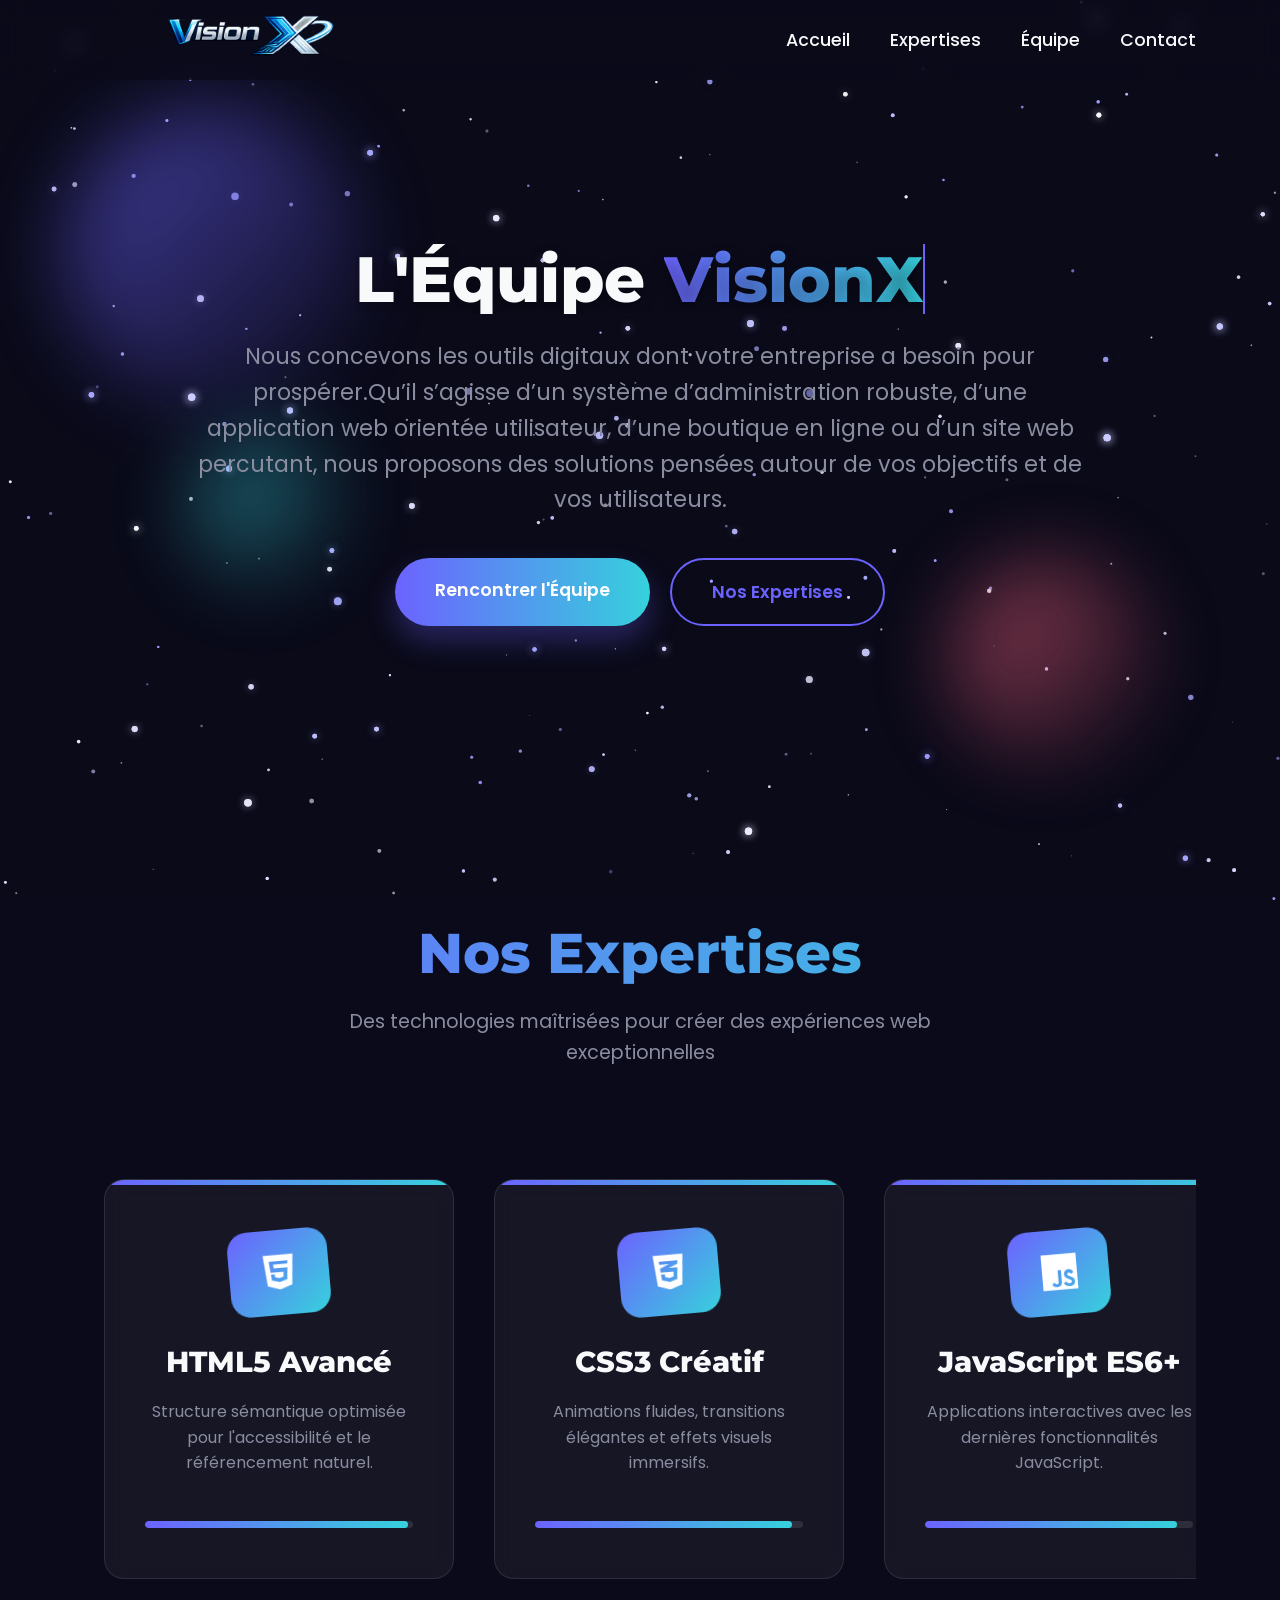
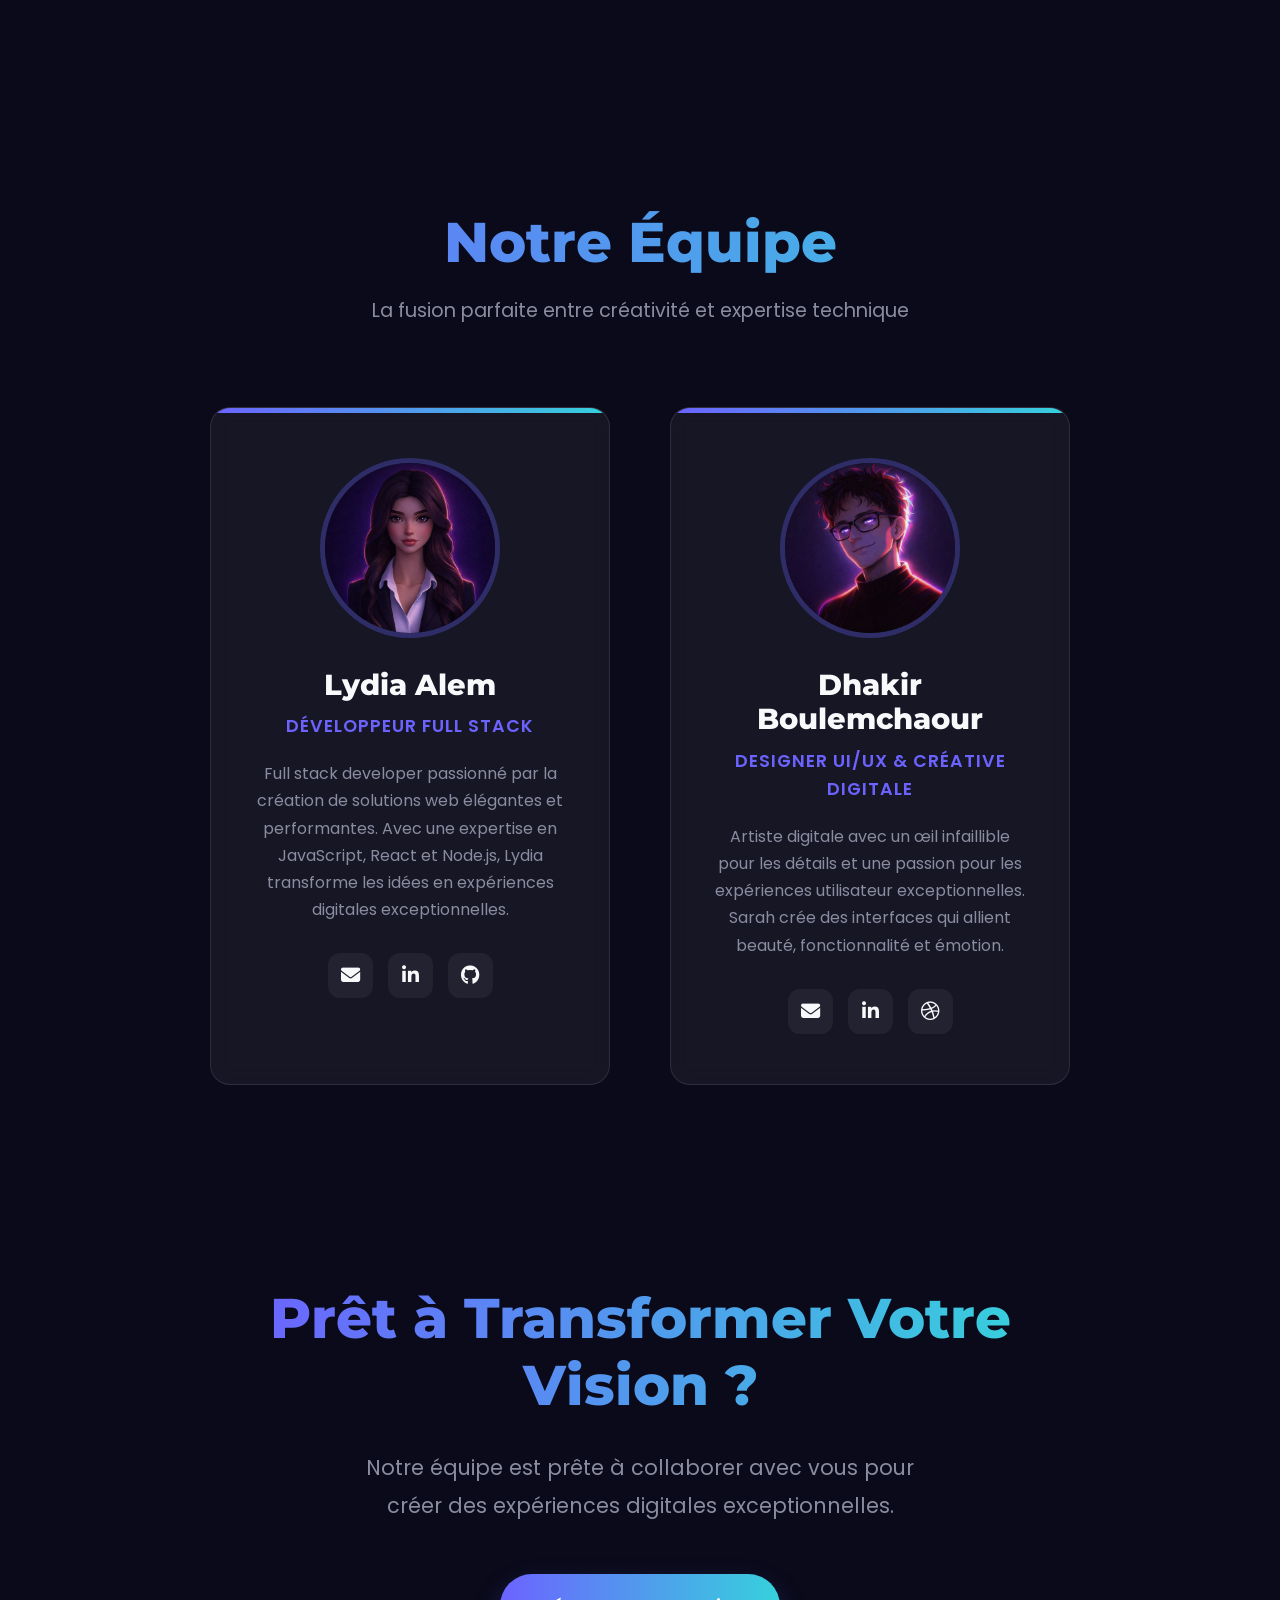
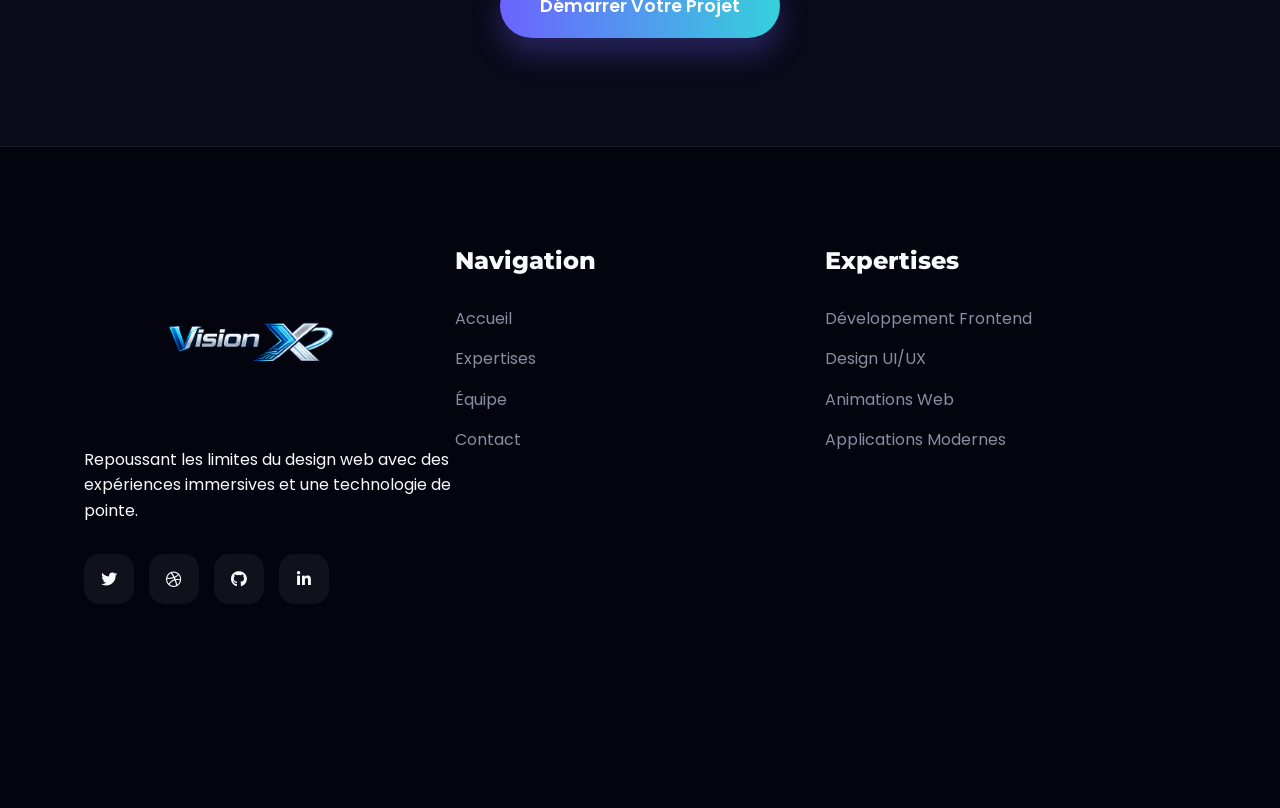
==== commit bbb4ad3c: "About us" ====
--- a/about.html
+++ b/about.html
@@ -1101,7 +1101,7 @@
                         Artiste digitale avec un œil infaillible pour les détails et une passion pour les expériences utilisateur exceptionnelles. Sarah crée des interfaces qui allient beauté, fonctionnalité et émotion.
                     </div>
                     <div class="member-contact">
-                        <a href="mailto:sarah@visionx.com" class="contact-icon">
+                        <a href="mailto:Dakir@visionx.com" class="contact-icon">
                             <i class="fas fa-envelope"></i>
                         </a>
                         <a href="https://linkedin.com" target="_blank" class="contact-icon">
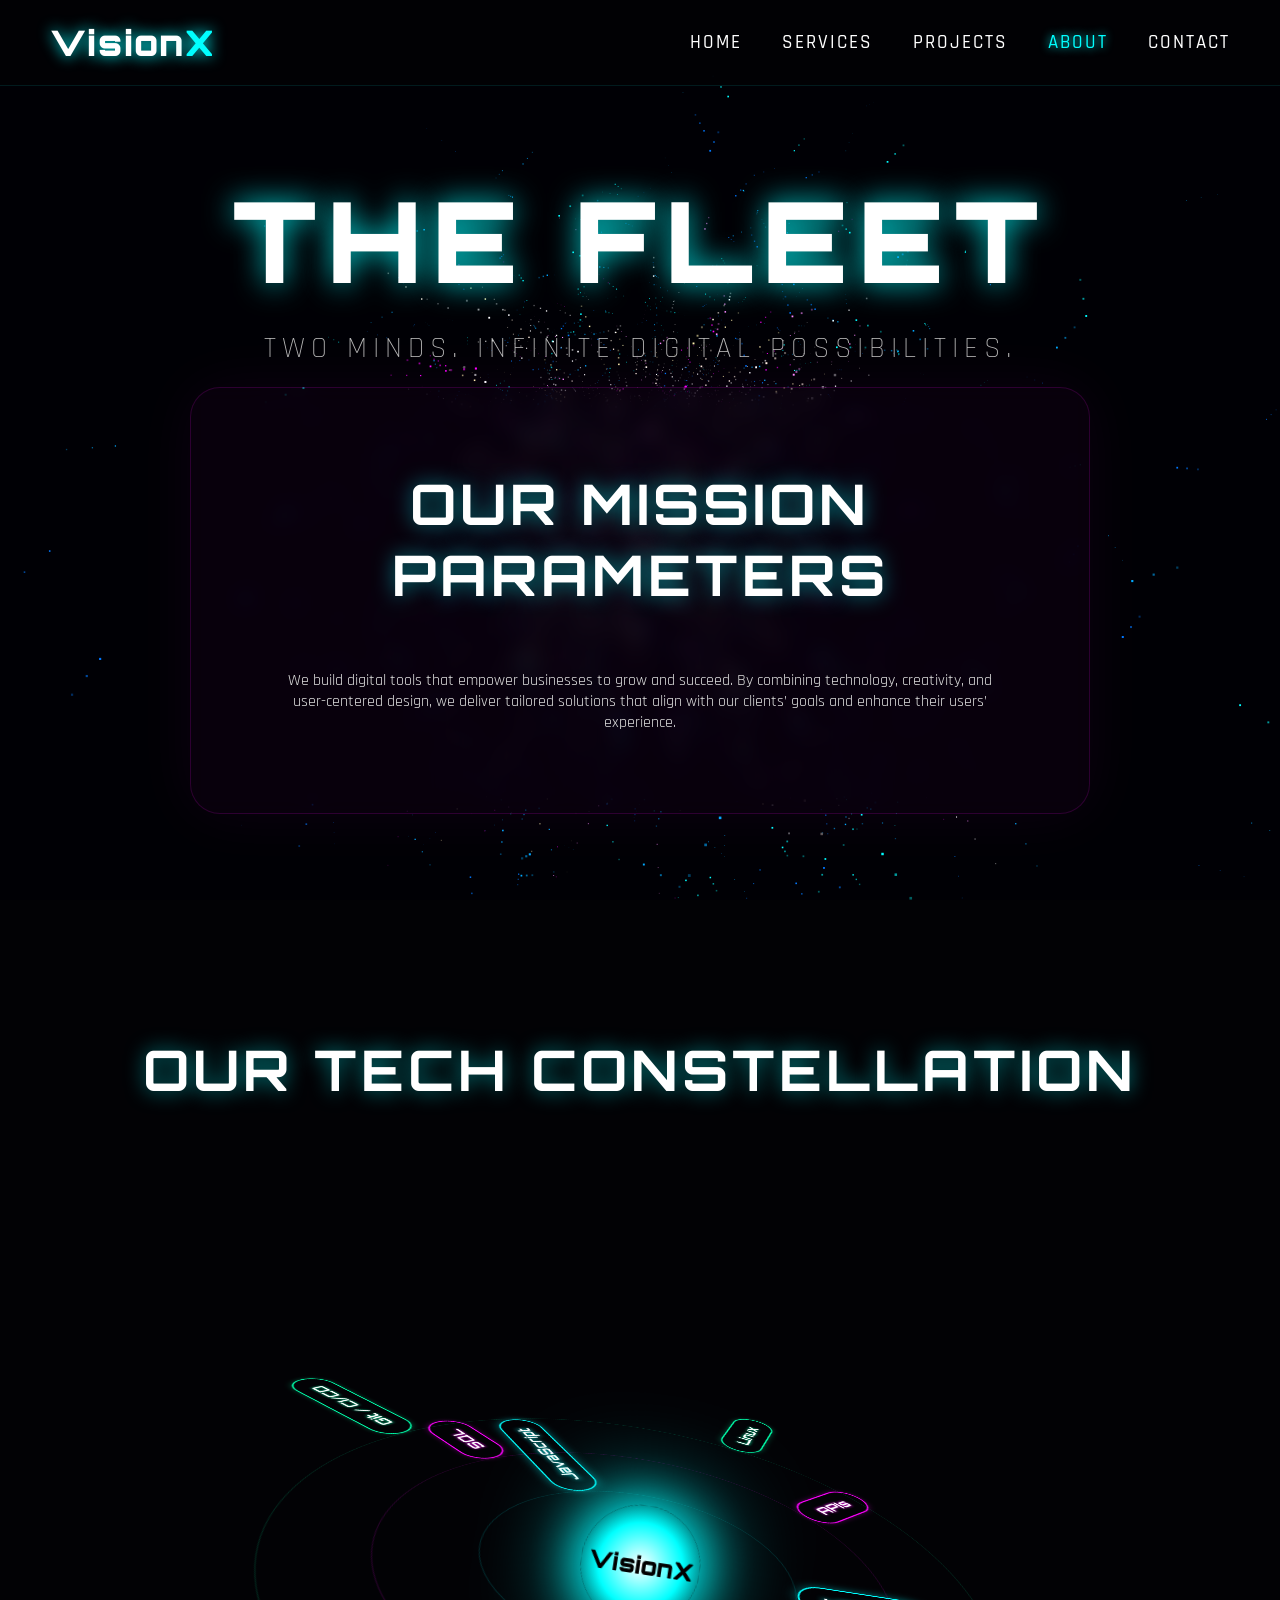
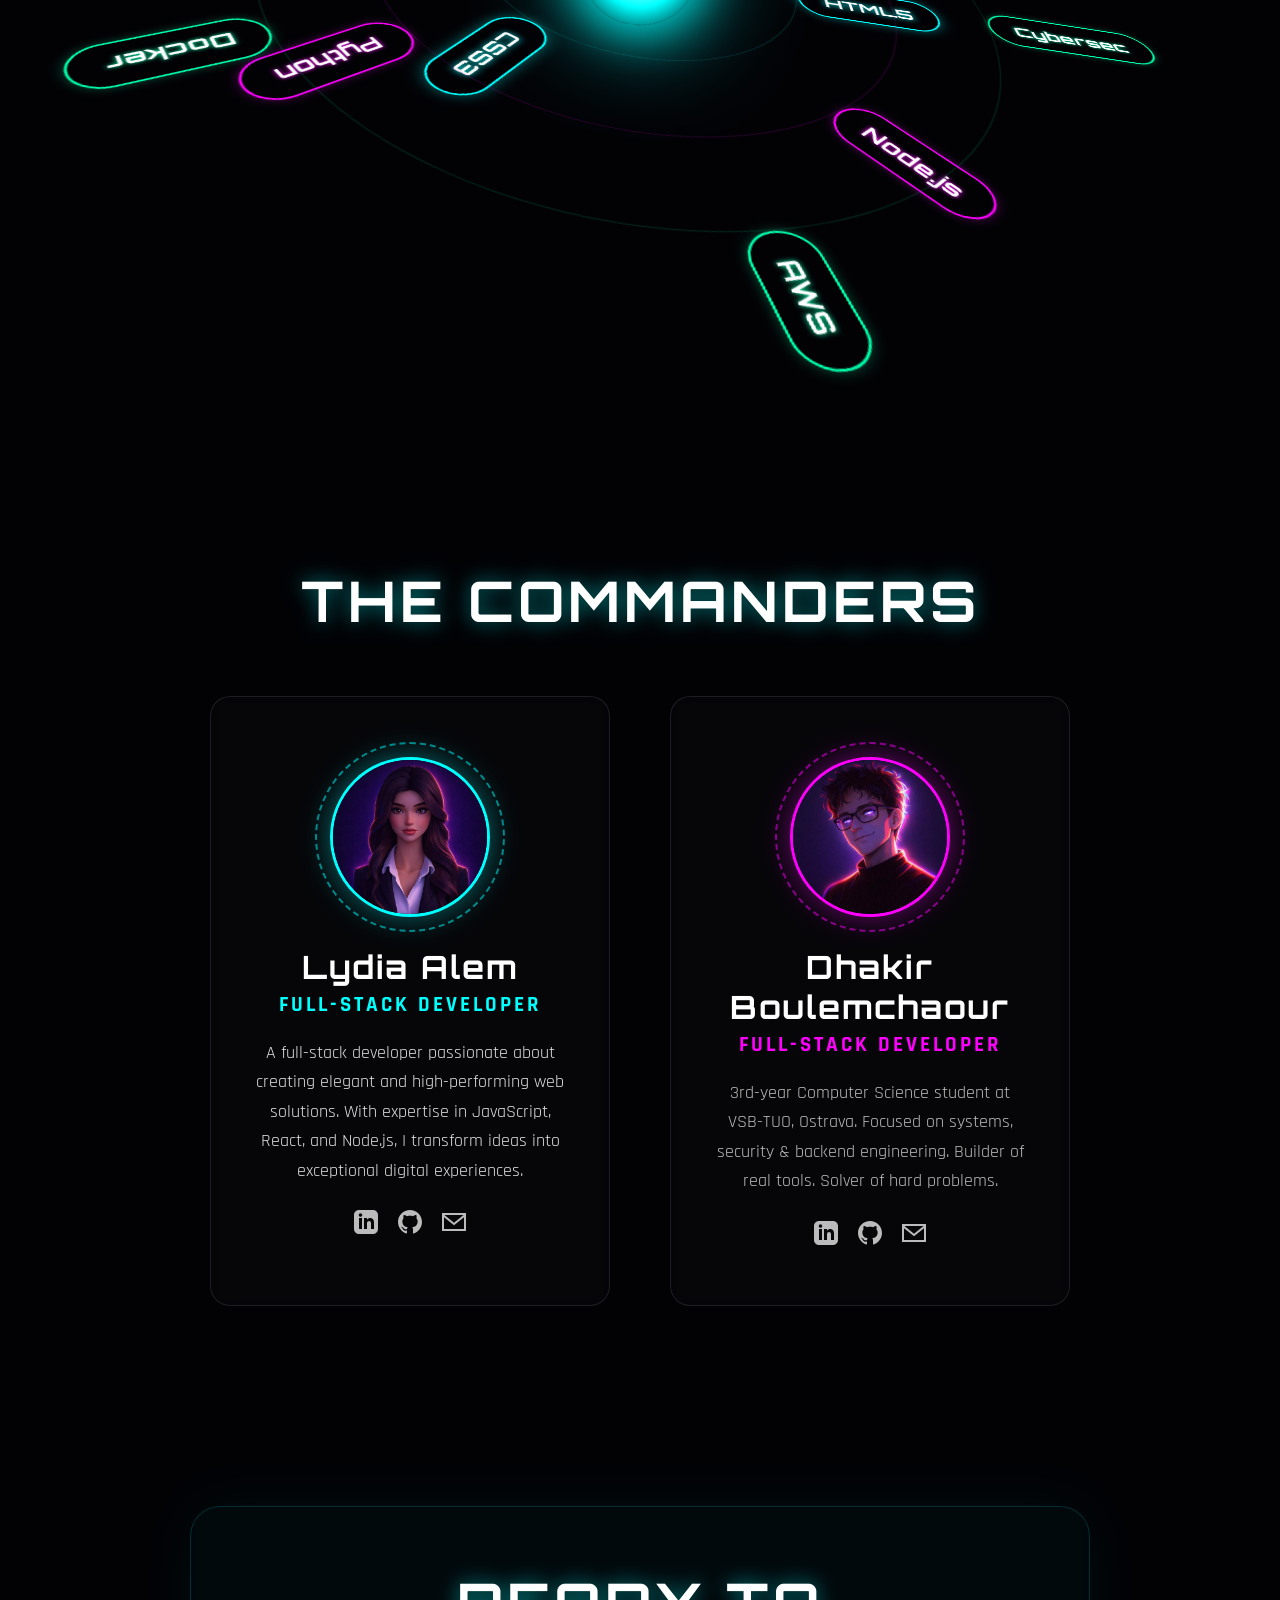
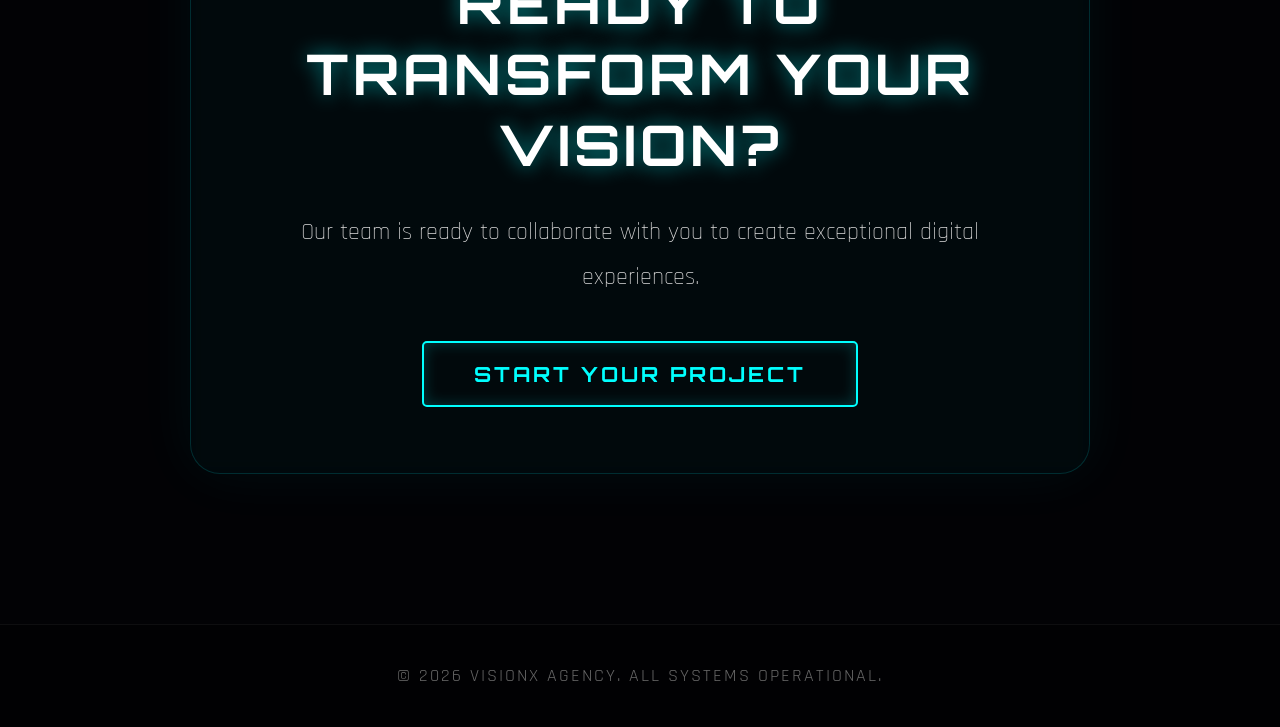
==== commit da77928c: "VisionX" ====
--- a/about.html
+++ b/about.html
@@ -1,1378 +1,171 @@
 <!DOCTYPE html>
-<html lang="fr">
+<html lang="en">
+
 <head>
     <meta charset="UTF-8">
     <meta name="viewport" content="width=device-width, initial-scale=1.0">
-    <title>Qui Sommes-Nous | VisionX Agence Web</title>
-    
-    <link rel="icon" type="image/x-icon" href="vx.png">
-    <link rel="stylesheet" href="https://cdnjs.cloudflare.com/ajax/libs/font-awesome/6.4.0/css/all.min.css">
-    <link href="https://fonts.googleapis.com/css2?family=Poppins:wght@300;400;500;600;700&family=Montserrat:wght@800;900&display=swap" rel="stylesheet">
-    <style>
-        :root {
-            --primary: #6c63ff;
-            --primary-dark: #5a52d3;
-            --secondary: #ff6584;
-            --tertiary: #36d1dc;
-            --dark: #0a0a1a;
-            --light: #f8f9fa;
-            --gray: #8a8da0;
-            --transition: all 0.4s cubic-bezier(0.175, 0.885, 0.32, 1.275);
-            --header-height: 80px;
-        }
-        
-        * {
-            margin: 0;
-            padding: 0;
-            box-sizing: border-box;
-        }
-        
-        html {
-            scroll-behavior: smooth;
-        }
-        
-        body {
-            font-family: 'Poppins', sans-serif;
-            line-height: 1.6;
-            color: var(--light);
-            background-color: var(--dark);
-            overflow-x: hidden;
-        }
-        
-        h1, h2, h3, h4 {
-            font-family: 'Montserrat', sans-serif;
-            font-weight: 800;
-            line-height: 1.2;
-        }
-        
-        .container {
-            width: 90%;
-            max-width: 1200px;
-            margin: 0 auto;
-            padding: 0 20px;
-        }
-        
-        section {
-            padding: 100px 0;
-            position: relative;
-        }
-        
-        /* Particle Canvas */
-        #particleCanvas {
-            position: fixed;
-            top: 0;
-            left: 0;
-            width: 100%;
-            height: 100%;
-            z-index: -1;
-        }
-        
-        /* Header & Navigation */
-        header {
-            position: fixed;
-            top: 0;
-            left: 0;
-            width: 100%;
-            z-index: 1000;
-            transition: var(--transition);
-            background-color: rgba(10, 10, 26, 0.7);
-            backdrop-filter: blur(10px);
-            height: var(--header-height);
-            display: flex;
-            align-items: center;
-        }
-        
-        header.scrolled {
-            background-color: rgba(10, 10, 26, 0.95);
-            box-shadow: 0 5px 30px rgba(0, 0, 0, 0.2);
-        }
-        
-        .navbar {
-            display: flex;
-            justify-content: space-between;
-            align-items: center;
-            width: 100%;
-        }
-        
-        .logo {
-            display: flex;
-            position: relative;
-            z-index: 1001;
-            align-items: center;
-            text-decoration: none;
-        }
-        
-        .logo-container {
-            display: flex;
-            align-items: center;
-        }
-        
-        .logo-img {
-            height: 200px;
-            width: auto;
-            margin-right: 15px;
-            margin-left: 15px;
-            transition: var(--transition);
-        }
+    <title>VisionX - The Creators</title>
+    <!-- SEO Best Practices -->
+    <meta name="description"
+        content="Meet the elite developers and system architects behind VisionX Agency. Explore our galactic skills and experience.">
+    <link rel="stylesheet" href="style.css">
+    <link
+        href="https://fonts.googleapis.com/css2?family=Orbitron:wght@400;700;900&family=Rajdhani:wght@300;500;700&display=swap"
+        rel="stylesheet">
+</head>
 
-        .logo:hover .logo-img {
-            transform: scale(1.05);
-        }
-        
-        .nav-links {
-            display: flex;
-            list-style: none;
-        }
-        
-        .nav-links li {
-            margin-left: 40px;
-        }
-        
-        .nav-links a {
-            color: var(--light);
-            text-decoration: none;
-            font-weight: 500;
-            font-size: 1.1rem;
-            transition: var(--transition);
-            position: relative;
-            padding: 5px 0;
-        }
-        
-        .nav-links a:hover {
-            color: var(--primary);
-        }
-        
-        .nav-links a::after {
-            content: '';
-            position: absolute;
-            bottom: 0;
-            left: 0;
-            width: 0;
-            height: 2px;
-            background: linear-gradient(to right, var(--primary), var(--tertiary));
-            transition: var(--transition);
-        }
-        
-        .nav-links a:hover::after {
-            width: 100%;
-        }
-        
-        .menu-toggle {
-            display: none;
-            font-size: 1.5rem;
-            cursor: pointer;
-            color: var(--light);
-            z-index: 1001;
-        }
-        
-        /* Hero Section - Centered */
-        .hero {
-            min-height: calc(100vh - var(--header-height));
-            display: flex;
-            align-items: center;
-            justify-content: center;
-            text-align: center;
-            padding-top: 150px;
-        }
-        
-        .hero-content {
-            max-width: 1000px;
-            position: relative;
-            z-index: 10;
-            display: flex;
-            flex-direction: column;
-            align-items: center;
-            justify-content: center;
-            width: 100%;
-            margin: 0 auto;
-        }
-        
-        .hero-text {
-            display: flex;
-            flex-direction: column;
-            align-items: center;
-            justify-content: center;
-            width: 100%;
-        }
-        
-        .hero-text h1 {
-            font-size: 4rem;
-            margin-bottom: 25px;
-            color: var(--light);
-            line-height: 1.1;
-            text-shadow: 0 5px 15px rgba(0, 0, 0, 0.3);
-        }
-        
-        .hero-text h1 span {
-            background: linear-gradient(90deg, var(--primary), var(--tertiary));
-            -webkit-background-clip: text;
-            background-clip: text;
-            color: transparent;
-            display: inline-block;
-            position: relative;
-        }
-        
-        .hero-text p {
-            font-size: 1.4rem;
-            color: var(--gray);
-            margin-bottom: 40px;
-            max-width: 900px;
-            text-align: center;
-            line-height: 1.6;
-        }
-        
-        .hero-buttons {
-            display: flex;
-            gap: 20px;
-            justify-content: center;
-            flex-wrap: wrap;
-        }
-        
-        .typewriter {
-            overflow: hidden;
-            border-right: 2px solid var(--primary);
-            white-space: nowrap;
-            animation: typing 3.5s steps(40, end), blink-caret 0.75s step-end infinite;
-        }
-        
-        @keyframes typing {
-            from { width: 0 }
-            to { width: 100% }
-        }
-        
-        @keyframes blink-caret {
-            from, to { border-color: transparent }
-            50% { border-color: var(--primary) }
-        }
-        
-        /* Floating Shapes */
-        .floating-shapes {
-            position: absolute;
-            width: 100%;
-            height: 100%;
-            z-index: 1;
-        }
-        
-        .floating-shape {
-            position: absolute;
-            border-radius: 50%;
-            filter: blur(40px);
-            opacity: 0.6;
-            animation: float 8s ease-in-out infinite;
-        }
-        
-        .shape-1 {
-            width: 300px;
-            height: 300px;
-            top: 10%;
-            left: 5%;
-            background: linear-gradient(135deg, var(--primary), transparent);
-            animation-delay: 0s;
-        }
-        
-        .shape-2 {
-            width: 200px;
-            height: 200px;
-            bottom: 10%;
-            right: 10%;
-            background: linear-gradient(135deg, var(--secondary), transparent);
-            animation-delay: 2s;
-        }
-        
-        .shape-3 {
-            width: 150px;
-            height: 150px;
-            top: 50%;
-            left: 15%;
-            background: linear-gradient(135deg, var(--tertiary), transparent);
-            animation-delay: 4s;
-        }
-        
-        @keyframes float {
-            0%, 100% {
-                transform: translateY(0) rotate(0deg);
-            }
-            50% {
-                transform: translateY(-30px) rotate(10deg);
-            }
-        }
-        
-        .btn {
-            display: inline-block;
-            padding: 18px 40px;
-            background: linear-gradient(90deg, var(--primary), var(--tertiary));
-            color: white;
-            border-radius: 50px;
-            text-decoration: none;
-            font-weight: 600;
-            font-size: 1.1rem;
-            transition: var(--transition);
-            border: none;
-            cursor: pointer;
-            box-shadow: 0 15px 30px rgba(108, 99, 255, 0.3);
-            position: relative;
-            overflow: hidden;
-            z-index: 1;
-        }
-        
-        .btn::before {
-            content: '';
-            position: absolute;
-            top: 0;
-            left: -100%;
-            width: 100%;
-            height: 100%;
-            background: linear-gradient(90deg, var(--tertiary), var(--primary));
-            transition: var(--transition);
-            z-index: -1;
-        }
-        
-        .btn:hover::before {
-            left: 0;
-        }
-        
-        .btn:hover {
-            transform: translateY(-5px);
-            box-shadow: 0 20px 40px rgba(108, 99, 255, 0.4);
-        }
-        
-        .btn-secondary {
-            background: transparent;
-            border: 2px solid var(--primary);
-            color: var(--primary);
-            box-shadow: none;
-        }
-        
-        .btn-secondary::before {
-            background: linear-gradient(90deg, var(--primary), var(--tertiary));
-        }
-        
-        .btn-secondary:hover {
-            color: white;
-        }
-        
-        /* Compétences Section */
-        .skills-section {
-            position: relative;
-            z-index: 10;
-        }
-        
-        .section-title {
-            text-align: center;
-            margin-bottom: 80px;
-        }
-        
-        .section-title h2 {
-            font-size: 3.5rem;
-            color: var(--light);
-            margin-bottom: 20px;
-            background: linear-gradient(90deg, var(--primary), var(--tertiary));
-            -webkit-background-clip: text;
-            background-clip: text;
-            color: transparent;
-        }
-        
-        .section-title p {
-            color: var(--gray);
-            max-width: 700px;
-            margin: 0 auto;
-            font-size: 1.2rem;
-        }
-        
-        .skills-scroll-container {
-            position: relative;
-            width: 100%;
-            overflow: hidden;
-            padding: 30px 0;
-        }
-        
-        .skills-track {
-            display: flex;
-            width: calc(200%);
-            animation: scrollSkills 40s linear infinite;
-        }
-        
-        .skills-track:hover {
-            animation-play-state: paused;
-        }
-        
-        @keyframes scrollSkills {
-            0% {
-                transform: translateX(0);
-            }
-            100% {
-                transform: translateX(-50%);
-            }
-        }
-        
-        .skill-card {
-            min-width: 350px;
-            height: 400px;
-            margin: 0 20px;
-            background: rgba(255, 255, 255, 0.05);
-            border-radius: 20px;
-            padding: 50px 40px;
-            display: flex;
-            flex-direction: column;
-            align-items: center;
-            justify-content: center;
-            text-align: center;
-            border: 1px solid rgba(255, 255, 255, 0.1);
-            transition: var(--transition);
-            position: relative;
-            overflow: hidden;
-            backdrop-filter: blur(10px);
-        }
-        
-        .skill-card:hover {
-            transform: translateY(-20px);
-            background: rgba(255, 255, 255, 0.08);
-            border-color: var(--primary);
-            box-shadow: 0 20px 40px rgba(0, 0, 0, 0.3);
-        }
-        
-        .skill-card::before {
-            content: '';
-            position: absolute;
-            top: 0;
-            left: 0;
-            width: 100%;
-            height: 5px;
-            background: linear-gradient(to right, var(--primary), var(--tertiary));
-            z-index: 2;
-        }
-        
-        .skill-icon {
-            width: 100px;
-            height: 100px;
-            background: linear-gradient(135deg, var(--primary), var(--tertiary));
-            border-radius: 20px;
-            display: flex;
-            align-items: center;
-            justify-content: center;
-            margin-bottom: 30px;
-            color: white;
-            font-size: 2.5rem;
-            transform: rotate(-5deg);
-            transition: var(--transition);
-        }
-        
-        .skill-card:hover .skill-icon {
-            transform: rotate(0deg) scale(1.1);
-        }
-        
-        .skill-card h3 {
-            font-size: 1.8rem;
-            margin-bottom: 20px;
-            color: var(--light);
-        }
-        
-        .skill-card p {
-            color: var(--gray);
-            margin-bottom: 25px;
-            line-height: 1.6;
-        }
-        
-        .skill-progress {
-            width: 100%;
-            height: 8px;
-            background: rgba(255, 255, 255, 0.1);
-            border-radius: 4px;
-            margin-top: 20px;
-            overflow: hidden;
-            position: relative;
-        }
-        
-        .progress-bar {
-            height: 100%;
-            background: linear-gradient(to right, var(--primary), var(--tertiary));
-            border-radius: 4px;
-            width: 0;
-            transition: width 2s cubic-bezier(0.4, 0, 0.2, 1);
-        }
-        
-        /* Équipe Section */
-        .team-section {
-            position: relative;
-            z-index: 10;
-        }
-        
-        .team-container {
-            display: flex;
-            justify-content: center;
-            gap: 60px;
-            flex-wrap: wrap;
-        }
-        
-        .team-member {
-            width: 400px;
-            background: rgba(255, 255, 255, 0.05);
-            border-radius: 20px;
-            padding: 50px 40px;
-            text-align: center;
-            border: 1px solid rgba(255, 255, 255, 0.1);
-            transition: var(--transition);
-            position: relative;
-            overflow: hidden;
-            backdrop-filter: blur(10px);
-        }
-        
-        .team-member:hover {
-            transform: translateY(-20px);
-            background: rgba(255, 255, 255, 0.08);
-            border-color: var(--primary);
-            box-shadow: 0 20px 40px rgba(0, 0, 0, 0.3);
-        }
-        
-        .team-member::before {
-            content: '';
-            position: absolute;
-            top: 0;
-            left: 0;
-            width: 100%;
-            height: 5px;
-            background: linear-gradient(to right, var(--primary), var(--tertiary));
-            z-index: 2;
-        }
-        
-        .member-photo {
-            width: 180px;
-            height: 180px;
-            border-radius: 50%;
-            margin: 0 auto 30px;
-            overflow: hidden;
-            border: 5px solid rgba(108, 99, 255, 0.3);
-            position: relative;
-        }
-        
-        .member-photo img {
-            width: 100%;
-            height: 100%;
-            object-fit: cover;
-            transition: var(--transition);
-            filter: grayscale(0.2);
-        }
-        
-        .team-member:hover .member-photo img {
-            transform: scale(1.1);
-            filter: grayscale(0);
-        }
-        
-        .team-member h3 {
-            font-size: 1.8rem;
-            margin-bottom: 10px;
-            color: var(--light);
-        }
-        
-        .member-role {
-            color: var(--primary);
-            font-weight: 600;
-            margin-bottom: 20px;
-            font-size: 1.1rem;
-            text-transform: uppercase;
-            letter-spacing: 1px;
-        }
-        
-        .member-desc {
-            color: var(--gray);
-            margin-bottom: 30px;
-            line-height: 1.7;
-        }
-        
-        .member-contact {
-            display: flex;
-            justify-content: center;
-            gap: 15px;
-            margin-top: 25px;
-        }
-        
-        .contact-icon {
-            width: 45px;
-            height: 45px;
-            background: rgba(255, 255, 255, 0.05);
-            border-radius: 12px;
-            display: flex;
-            align-items: center;
-            justify-content: center;
-            color: var(--light);
-            font-size: 1.2rem;
-            transition: var(--transition);
-            text-decoration: none;
-        }
-        
-        .contact-icon:hover {
-            background: linear-gradient(135deg, var(--primary), var(--tertiary));
-            transform: translateY(-5px);
-            color: white;
-        }
-        
-        /* CTA Section */
-        .cta-section {
-            text-align: center;
-            position: relative;
-            z-index: 10;
-        }
-        
-        .cta-content {
-            max-width: 800px;
-            margin: 0 auto;
-            position: relative;
-            z-index: 10;
-        }
-        
-        .cta-section h2 {
-            font-size: 3.5rem;
-            margin-bottom: 30px;
-            background: linear-gradient(90deg, var(--primary), var(--tertiary));
-            -webkit-background-clip: text;
-            background-clip: text;
-            color: transparent;
-        }
-        
-        .cta-section p {
-            color: var(--gray);
-            font-size: 1.3rem;
-            margin-bottom: 50px;
-            max-width: 600px;
-            margin-left: auto;
-            margin-right: auto;
-            line-height: 1.8;
-        }
-        
-        /* Footer */
-        footer {
-            background: rgba(5, 5, 15, 0.95);
-            padding: 100px 0 40px;
-            position: relative;
-            z-index: 10;
-            border-top: 1px solid rgba(255, 255, 255, 0.1);
-        }
-        
-        .footer-content {
-            display: flex;
-            flex-wrap: wrap;
-            justify-content: space-between;
-            margin-bottom: 60px;
-        }
-        
-        .footer-col {
-            flex: 1;
-            min-width: 250px;
-            margin-bottom: 40px;
-        }
-        
-        .footer-col h3 {
-            font-size: 1.5rem;
-            margin-bottom: 30px;
-            color: var(--light);
-        }
-        
-        .social-links {
-            display: flex;
-            margin-top: 30px;
-        }
-        
-        .social-links a {
-            width: 50px;
-            height: 50px;
-            background: rgba(255, 255, 255, 0.05);
-            border-radius: 15px;
-            display: flex;
-            align-items: center;
-            justify-content: center;
-            margin-right: 15px;
-            color: var(--light);
-            text-decoration: none;
-            transition: var(--transition);
-        }
-        
-        .social-links a:hover {
-            background: linear-gradient(135deg, var(--primary), var(--tertiary));
-            transform: translateY(-5px);
-            color: white;
-        }
-        
-        .copyright {
-            text-align: center;
-            padding-top: 40px;
-            border-top: 1px solid rgba(255, 255, 255, 0.1);
-            color: var(--gray);
-            font-size: 0.9rem;
-        }
-        
-        /* Animation Classes */
-        .animate-on-scroll {
-            opacity: 0;
-            transform: translateY(30px);
-            transition: opacity 0.8s cubic-bezier(0.4, 0, 0.2, 1), 
-                        transform 0.8s cubic-bezier(0.4, 0, 0.2, 1);
-        }
-        
-        .animate-on-scroll.animated {
-            opacity: 1;
-            transform: translateY(0);
-        }
-        
-        .animate-delay-1 { transition-delay: 0.1s; }
-        .animate-delay-2 { transition-delay: 0.2s; }
-        .animate-delay-3 { transition-delay: 0.3s; }
-        
-        /* Fade-in-left animation */
-        .fade-in-left {
-            animation: fadeInLeft 1s ease-out;
-        }
-        
-        @keyframes fadeInLeft {
-            from {
-                opacity: 0;
-                transform: translateX(-50px);
-            }
-            to {
-                opacity: 1;
-                transform: translateX(0);
-            }
-        }
-        
-        /* Fade-in-right animation */
-        .fade-in-right {
-            animation: fadeInRight 1s ease-out;
-        }
-        
-        @keyframes fadeInRight {
-            from {
-                opacity: 0;
-                transform: translateX(50px);
-            }
-            to {
-                opacity: 1;
-                transform: translateX(0);
-            }
-        }
-        
-        /* Scale-in animation */
-        .scale-in {
-            animation: scaleIn 0.8s cubic-bezier(0.175, 0.885, 0.32, 1.275);
-        }
-        
-        @keyframes scaleIn {
-            from {
-                opacity: 0;
-                transform: scale(0.8);
-            }
-            to {
-                opacity: 1;
-                transform: scale(1);
-            }
-        }
-        
-        /* Responsive Styles */
-        @media (max-width: 1200px) {
-            .hero-text h1 {
-                font-size: 3.5rem;
-            }
-            
-            .section-title h2 {
-                font-size: 3rem;
-            }
-        }
-        
-        @media (max-width: 992px) {
-            .hero {
-                min-height: calc(100vh - var(--header-height));
-            }
-            
-            .hero-text h1 {
-                font-size: 3rem;
-            }
-            
-            .hero-buttons {
-                flex-direction: column;
-                align-items: center;
-                gap: 15px;
-            }
-            
-            .team-member {
-                width: 100%;
-                max-width: 400px;
-            }
-            
-            .skill-card {
-                min-width: 300px;
-                height: 380px;
-                padding: 40px 30px;
-            }
-        }
-        
-        @media (max-width: 768px) {
-            .menu-toggle {
-                display: block;
-            }
-            
-            .nav-links {
-                position: fixed;
-                top: 0;
-                left: 0;
-                width: 100%;
-                height: 100vh;
-                background: rgba(10, 10, 26, 0.98);
-                flex-direction: column;
-                align-items: center;
-                justify-content: center;
-                transform: translateX(-100%);
-                opacity: 0;
-                transition: var(--transition);
-                z-index: 999;
-                backdrop-filter: blur(10px);
-            }
-            
-            .nav-links.active {
-                transform: translateX(0);
-                opacity: 1;
-            }
-            
-            .nav-links li {
-                margin: 20px 0;
-            }
-            
-            .nav-links a {
-                font-size: 1.5rem;
-            }
-            
-            .hero-text h1 {
-                font-size: 2.5rem;
-            }
-            
-            .section-title h2 {
-                font-size: 2.5rem;
-            }
-            
-            .cta-section h2 {
-                font-size: 2.5rem;
-            }
-            
-            .team-member {
-                padding: 40px 30px;
-            }
-            
-            .member-photo {
-                width: 160px;
-                height: 160px;
-            }
-            
-            .logo-img {
-                height: 40px;
-            }
-        }
-        
-        @media (max-width: 576px) {
-            .hero-text h1 {
-                font-size: 2.2rem;
-            }
-            
-            .hero-text p {
-                font-size: 1.1rem;
-            }
-            
-            .btn {
-                padding: 15px 30px;
-                font-size: 1rem;
-            }
-            
-            .section-title h2 {
-                font-size: 2.2rem;
-            }
-            
-            .skill-card {
-                min-width: 280px;
-                height: 360px;
-                margin: 0 15px;
-                padding: 30px;
-            }
-            
-            .team-member {
-                padding: 30px;
-            }
-            
-            .member-photo {
-                width: 140px;
-                height: 140px;
-            }
-        }
-    </style>
-</head>
 <body>
-    <!-- Particle Background Canvas -->
-    <canvas id="particleCanvas"></canvas>
-    
-    <!-- Header & Navigation -->
-    <header id="header">
-        <div class="container">
-            <nav class="navbar">
-                <a href="index.html" class="logo">
-                    <div class="logo-container">
-                        <img src="visionx1.png" alt="VisionX Logo" class="logo-img">
+    <!-- Background Canvas shared with index -->
+    <div id="canvas-container">
+        <canvas id="galaxy-canvas"></canvas>
+    </div>
+
+    <nav aria-label="Main Navigation">
+        <div class="logo"><a href="index.html" style="text-decoration:none; color:inherit;">Vision<span>X</span></a>
+        </div>
+        <ul>
+            <li><a href="index.html">Home</a></li>
+            <li><a href="index.html#services">Services</a></li>
+            <li><a href="projects.html">Projects</a></li>
+            <li><a href="about.html" class="active">About</a></li>
+            <li><a href="index.html#contact">Contact</a></li>
+        </ul>
+    </nav>
+
+    <main class="about-page">
+        <!-- Team Mission -->
+        <section class="mission-section">
+            <h1 class="glitch" data-text="THE FLEET">THE FLEET</h1>
+            <p class="subtitle">Two minds. Infinite digital possibilities.</p>
+            <div class="about-content custom-about">
+                <h2>Our Mission Parameters</h2>
+                <p>We build digital tools that empower businesses to grow and succeed. By combining technology,
+                    creativity, and user-centered design, we deliver tailored solutions that align with our clients’
+                    goals and enhance their users’ experience.</p>
+            </div>
+        </section>
+
+        <!-- Orbital Skills Galaxy -->
+        <section class="skills-section">
+            <h2>Our Tech Constellation</h2>
+            <div class="skills-galaxy-container">
+                <div class="skills-system">
+                    <div class="core-star">VisionX</div>
+
+                    <!-- Orbit 1 (Front-end) -->
+                    <div class="orbit orbit-1">
+                        <div class="planet p-1" style="--d: 0deg;"><span class="skill-label">HTML5</span></div>
+                        <div class="planet p-2" style="--d: 120deg;"><span class="skill-label">CSS3</span></div>
+                        <div class="planet p-3" style="--d: 240deg;"><span class="skill-label">JavaScript</span></div>
                     </div>
-                </a>
-                
-                <div class="menu-toggle" id="menuToggle">
-                    <i class="fas fa-bars"></i>
-                </div>
-                
-                <ul class="nav-links" id="navLinks">
-                    <li><a href="index.html">Accueil</a></li>
-                    <li><a href="#skills">Expertises</a></li>
-                    <li><a href="#team">Équipe</a></li>
-                    <li><a href="index.html#contact">Contact</a></li>
-                </ul>
-            </nav>
-        </div>
-    </header>
 
-    <!-- Hero Section -->
-    <section class="hero" id="home">
-        <div class="container">
-            <div class="hero-content">
-                <div class="hero-text">
-                    <h1 class="typewriter animate-on-scroll">L'Équipe <span>VisionX</span></h1>
-                    <p class="animate-on-scroll" style="animation-delay: 0.3s;">Nous concevons les outils digitaux dont votre entreprise a besoin pour prospérer.Qu’il s’agisse d’un système d’administration robuste, d’une application web orientée utilisateur, d’une boutique en ligne ou d’un site web percutant, nous proposons des solutions pensées autour de vos objectifs et de vos utilisateurs.</p>
-                    <div class="hero-buttons animate-on-scroll" style="animation-delay: 0.6s;">
-                        <a href="#team" class="btn">Rencontrer l'Équipe</a>
-                        <a href="#skills" class="btn btn-secondary">Nos Expertises</a>
+                    <!-- Orbit 2 (Back-end) -->
+                    <div class="orbit orbit-2">
+                        <div class="planet p-4" style="--d: 45deg;"><span class="skill-label">Node.js</span></div>
+                        <div class="planet p-5" style="--d: 135deg;"><span class="skill-label">Python</span></div>
+                        <div class="planet p-6" style="--d: 225deg;"><span class="skill-label">SQL</span></div>
+                        <div class="planet p-7" style="--d: 315deg;"><span class="skill-label">APIs</span></div>
+                    </div>
+
+                    <!-- Orbit 3 (Tools & Cloud) -->
+                    <div class="orbit orbit-3">
+                        <div class="planet p-8" style="--d: 72deg;"><span class="skill-label">AWS</span></div>
+                        <div class="planet p-9" style="--d: 144deg;"><span class="skill-label">Docker</span></div>
+                        <div class="planet p-10" style="--d: 216deg;"><span class="skill-label">Git / CI/CD</span></div>
+                        <div class="planet p-11" style="--d: 288deg;"><span class="skill-label">Linux</span></div>
+                        <div class="planet p-12" style="--d: 360deg;"><span class="skill-label">Cybersec</span></div>
                     </div>
                 </div>
             </div>
-        </div>
-        
-        <!-- Floating Shapes -->
-        <div class="floating-shapes">
-            <div class="floating-shape shape-1"></div>
-            <div class="floating-shape shape-2"></div>
-            <div class="floating-shape shape-3"></div>
-        </div>
-    </section>
+        </section>
 
-    <!-- Compétences Section -->
-    <section class="skills-section" id="skills">
-        <div class="container">
-            <div class="section-title">
-                <h2 class="animate-on-scroll">Nos Expertises</h2>
-                <p class="animate-on-scroll" style="animation-delay: 0.2s;">Des technologies maîtrisées pour créer des expériences web exceptionnelles</p>
-            </div>
-            
-            <div class="skills-scroll-container">
-                <div class="skills-track">
-                    <!-- Première série de compétences -->
-                    <div class="skill-card animate-on-scroll">
-                        <div class="skill-icon">
-                            <i class="fab fa-html5"></i>
-                        </div>
-                        <h3>HTML5 Avancé</h3>
-                        <p>Structure sémantique optimisée pour l'accessibilité et le référencement naturel.</p>
-                        <div class="skill-progress">
-                            <div class="progress-bar" data-width="98"></div>
-                        </div>
+        <!-- Team Members -->
+        <section class="team-section">
+            <h2>The Commanders</h2>
+            <div class="team-grid">
+                <!-- Member 1 -->
+                <div class="team-card">
+                    <div class="avatar-container">
+                        <img src="lydia.png" alt="Commander Alpha" class="avatar-img">
+                        <div class="avatar-ring"></div>
                     </div>
-                    
-                    <div class="skill-card animate-on-scroll" style="animation-delay: 0.2s;">
-                        <div class="skill-icon">
-                            <i class="fab fa-css3-alt"></i>
-                        </div>
-                        <h3>CSS3 Créatif</h3>
-                        <p>Animations fluides, transitions élégantes et effets visuels immersifs.</p>
-                        <div class="skill-progress">
-                            <div class="progress-bar" data-width="96"></div>
-                        </div>
-                    </div>
-                    
-                    <div class="skill-card animate-on-scroll" style="animation-delay: 0.4s;">
-                        <div class="skill-icon">
-                            <i class="fab fa-js"></i>
-                        </div>
-                        <h3>JavaScript ES6+</h3>
-                        <p>Applications interactives avec les dernières fonctionnalités JavaScript.</p>
-                        <div class="skill-progress">
-                            <div class="progress-bar" data-width="94"></div>
-                        </div>
-                    </div>
-                    
-                    <div class="skill-card animate-on-scroll" style="animation-delay: 0.6s;">
-                        <div class="skill-icon">
-                            <i class="fab fa-react"></i>
-                        </div>
-                        <h3>React </h3>
-                        <p>Applications web performantes avec les frameworks JavaScript modernes.</p>
-                        <div class="skill-progress">
-                            <div class="progress-bar" data-width="92"></div>
-                        </div>
-                    </div>
-                    
-                    
-                    
-                    <!-- Deuxième série de compétences (dupliquée pour l'effet infini) -->
-                    <div class="skill-card">
-                        <div class="skill-icon">
-                            <i class="fab fa-html5"></i>
-                        </div>
-                        <h3>HTML5 Avancé</h3>
-                        <p>Structure sémantique optimisée pour l'accessibilité et le référencement naturel.</p>
-                        <div class="skill-progress">
-                            <div class="progress-bar" data-width="98"></div>
-                        </div>
-                    </div>
-                    
-                    <div class="skill-card">
-                        <div class="skill-icon">
-                            <i class="fab fa-css3-alt"></i>
-                        </div>
-                        <h3>CSS3 Créatif</h3>
-                        <p>Animations fluides, transitions élégantes et effets visuels immersifs.</p>
-                        <div class="skill-progress">
-                            <div class="progress-bar" data-width="96"></div>
-                        </div>
-                    </div>
-                    
-                    <div class="skill-card">
-                        <div class="skill-icon">
-                            <i class="fab fa-js"></i>
-                        </div>
-                        <h3>JavaScript ES6+</h3>
-                        <p>Applications interactives avec les dernières fonctionnalités JavaScript.</p>
-                        <div class="skill-progress">
-                            <div class="progress-bar" data-width="94"></div>
-                        </div>
-                    </div>
-                    
-                    <div class="skill-card">
-                        <div class="skill-icon">
-                            <i class="fab fa-react"></i>
-                        </div>
-                        <h3>React & Vue.js</h3>
-                        <p>Applications web performantes avec les frameworks JavaScript modernes.</p>
-                        <div class="skill-progress">
-                            <div class="progress-bar" data-width="92"></div>
-                        </div>
-                    </div>
-                    
-                    
-                </div>
-            </div>
-        </div>
-    </section>
-
-    <!-- Équipe Section -->
-    <section class="team-section" id="team">
-        <div class="container">
-            <div class="section-title">
-                <h2 class="animate-on-scroll">Notre Équipe</h2>
-                <p class="animate-on-scroll" style="animation-delay: 0.2s;">La fusion parfaite entre créativité et expertise technique</p>
-            </div>
-            
-            <div class="team-container">
-                <div class="team-member animate-on-scroll">
-                    <div class="member-photo">
-                        <!-- Remplacez cette image par votre photo -->
-                        <img src="lydia.png" alt="Lydia Alem - Développeur Full Stack">
-                    </div>
-                    <h3>Lydia Alem </h3>
-                    <div class="member-role"> Développeur Full Stack</div>
-                    <div class="member-desc">
-                      Full stack developer passionné par la création de solutions web élégantes et performantes. Avec une expertise en JavaScript, React et Node.js, Lydia transforme les idées en expériences digitales exceptionnelles.
-                    </div>
-                    <div class="member-contact">
-                        <a href="mailto:yanis@visionx.com" class="contact-icon">
-                            <i class="fas fa-envelope"></i>
-                        </a>
-                        <a href="https://linkedin.com" target="_blank" class="contact-icon">
-                            <i class="fab fa-linkedin-in"></i>
-                        </a>
-                        <a href="https://github.com" target="_blank" class="contact-icon">
-                            <i class="fab fa-github"></i>
-                        </a>
+                    <h3>Lydia Alem</h3>
+                    <h4 class="rank">Full-Stack Developer</h4>
+                    <p>A full-stack developer passionate about creating elegant and high-performing web solutions. With
+                        expertise in JavaScript, React, and Node.js, I transform ideas into exceptional digital
+                        experiences.</p>
+                    <div class="social-links">
+                        <a href="https://www.linkedin.com/in/lydia-alem-2a5550343" aria-label="LinkedIn"><svg
+                                xmlns="http://www.w3.org/2000/svg" width="24" height="24" viewBox="0 0 24 24"
+                                fill="currentColor">
+                                <path
+                                    d="M19 0h-14c-2.761 0-5 2.239-5 5v14c0 2.761 2.239 5 5 5h14c2.762 0 5-2.239 5-5v-14c0-2.761-2.238-5-5-5zm-11 19h-3v-11h3v11zm-1.5-12.268c-.966 0-1.75-.79-1.75-1.764s.784-1.764 1.75-1.764 1.75.79 1.75 1.764-.783 1.764-1.75 1.764zm13.5 12.268h-3v-5.604c0-3.368-4-3.113-4 0v5.604h-3v-11h3v1.765c1.396-2.586 7-2.777 7 2.476v6.759z" />
+                            </svg></a>
+                        <a href="https://github.com/Lydia-alem" aria-label="GitHub"><svg
+                                xmlns="http://www.w3.org/2000/svg" width="24" height="24" viewBox="0 0 24 24"
+                                fill="currentColor">
+                                <path
+                                    d="M12 0c-6.626 0-12 5.373-12 12 0 5.302 3.438 9.8 8.207 11.387.599.111.793-.261.793-.577v-2.234c-3.338.726-4.033-1.416-4.033-1.416-.546-1.387-1.333-1.756-1.333-1.756-1.089-.745.083-.729.083-.729 1.205.084 1.839 1.237 1.839 1.237 1.07 1.834 2.807 1.304 3.492.997.107-.775.418-1.305.762-1.604-2.665-.305-5.467-1.334-5.467-5.931 0-1.311.469-2.381 1.236-3.221-.124-.303-.535-1.524.117-3.176 0 0 1.008-.322 3.301 1.23.957-.266 1.983-.399 3.003-.404 1.02.005 2.047.138 3.006.404 2.291-1.552 3.297-1.23 3.297-1.23.653 1.653.242 2.874.118 3.176.77.84 1.235 1.911 1.235 3.221 0 4.609-2.807 5.624-5.479 5.921.43.372.823 1.102.823 2.222v3.293c0 .319.192.694.801.576 4.765-1.589 8.199-6.086 8.199-11.386 0-6.627-5.373-12-12-12z" />
+                            </svg></a>
+                        <a href="mailto:lydia.alem@univ-constantine2.dz" aria-label="Email"><svg
+                                xmlns="http://www.w3.org/2000/svg" width="24" height="24" viewBox="0 0 24 24"
+                                fill="currentColor">
+                                <path
+                                    d="M0 3v18h24v-18h-24zm21.518 2l-9.518 7.713-9.518-7.713h19.036zm-19.518 14v-11.817l10 8.104 10-8.104v11.817h-20z" />
+                            </svg></a>
                     </div>
                 </div>
-                
-                <div class="team-member animate-on-scroll" style="animation-delay: 0.2s;">
-                    <div class="member-photo">
-                        <img src="dakir.jpg" alt="Dhakir Boulemchaour - Designer UI/UX">
+
+                <!-- Member 2 -->
+                <div class="team-card">
+                    <div class="avatar-container">
+                        <img src="dakir.jpg" alt="Commander Beta" class="avatar-img">
+                        <div class="avatar-ring ring-alt"></div>
                     </div>
                     <h3>Dhakir Boulemchaour</h3>
-                    <div class="member-role">Designer UI/UX & Créative Digitale</div>
-                    <div class="member-desc">
-                        Artiste digitale avec un œil infaillible pour les détails et une passion pour les expériences utilisateur exceptionnelles. Sarah crée des interfaces qui allient beauté, fonctionnalité et émotion.
-                    </div>
-                    <div class="member-contact">
-                        <a href="mailto:Dakir@visionx.com" class="contact-icon">
-                            <i class="fas fa-envelope"></i>
-                        </a>
-                        <a href="https://linkedin.com" target="_blank" class="contact-icon">
-                            <i class="fab fa-linkedin-in"></i>
-                        </a>
-                        <a href="https://dribbble.com" target="_blank" class="contact-icon">
-                            <i class="fab fa-dribbble"></i>
-                        </a>
+                    <h4 class="rank">Full-Stack Developer</h4>
+                    <p>3rd-year Computer Science student at VSB-TUO, Ostrava.
+                        Focused on systems, security & backend engineering.
+                        Builder of real tools. Solver of hard problems.</p>
+                    <div class="social-links">
+                        <a href="https://www.linkedin.com/in/dhakir-boulmechaour-b9584327a/" aria-label="LinkedIn"><svg
+                                xmlns="http://www.w3.org/2000/svg" width="24" height="24" viewBox="0 0 24 24"
+                                fill="currentColor">
+                                <path
+                                    d="M19 0h-14c-2.761 0-5 2.239-5 5v14c0 2.761 2.239 5 5 5h14c2.762 0 5-2.239 5-5v-14c0-2.761-2.238-5-5-5zm-11 19h-3v-11h3v11zm-1.5-12.268c-.966 0-1.75-.79-1.75-1.764s.784-1.764 1.75-1.764 1.75.79 1.75 1.764-.783 1.764-1.75 1.764zm13.5 12.268h-3v-5.604c0-3.368-4-3.113-4 0v5.604h-3v-11h3v1.765c1.396-2.586 7-2.777 7 2.476v6.759z" />
+                            </svg></a>
+                        <a href="https://github.com/dakirBLM" aria-label="GitHub"><svg
+                                xmlns="http://www.w3.org/2000/svg" width="24" height="24" viewBox="0 0 24 24"
+                                fill="currentColor">
+                                <path
+                                    d="M12 0c-6.626 0-12 5.373-12 12 0 5.302 3.438 9.8 8.207 11.387.599.111.793-.261.793-.577v-2.234c-3.338.726-4.033-1.416-4.033-1.416-.546-1.387-1.333-1.756-1.333-1.756-1.089-.745.083-.729.083-.729 1.205.084 1.839 1.237 1.839 1.237 1.07 1.834 2.807 1.304 3.492.997.107-.775.418-1.305.762-1.604-2.665-.305-5.467-1.334-5.467-5.931 0-1.311.469-2.381 1.236-3.221-.124-.303-.535-1.524.117-3.176 0 0 1.008-.322 3.301 1.23.957-.266 1.983-.399 3.003-.404 1.02.005 2.047.138 3.006.404 2.291-1.552 3.297-1.23 3.297-1.23.653 1.653.242 2.874.118 3.176.77.84 1.235 1.911 1.235 3.221 0 4.609-2.807 5.624-5.479 5.921.43.372.823 1.102.823 2.222v3.293c0 .319.192.694.801.576 4.765-1.589 8.199-6.086 8.199-11.386 0-6.627-5.373-12-12-12z" />
+                            </svg></a>
+                        <a href="mailto:dakirboulmchaour@gmail.com" aria-label="Email"><svg
+                                xmlns="http://www.w3.org/2000/svg" width="24" height="24" viewBox="0 0 24 24"
+                                fill="currentColor">
+                                <path
+                                    d="M0 3v18h24v-18h-24zm21.518 2l-9.518 7.713-9.518-7.713h19.036zm-19.518 14v-11.817l10 8.104 10-8.104v11.817h-20z" />
+                            </svg></a>
                     </div>
                 </div>
             </div>
-        </div>
-    </section>
+        </section>
 
-    <!-- CTA Section -->
-    <section class="cta-section">
-        <div class="container">
-            <div class="cta-content animate-on-scroll">
-                <h2>Prêt à Transformer Votre Vision ?</h2>
-                <p>Notre équipe est prête à collaborer avec vous pour créer des expériences digitales exceptionnelles.</p>
-                <a href="index.html#contact" class="btn">Démarrer Votre Projet</a>
+        <!-- CTA Section -->
+        <section class="cta-section">
+            <div class="cta-content" id="about-card">
+                <h2>Ready to Transform Your Vision?</h2>
+                <p>Our team is ready to collaborate with you to create exceptional digital experiences.</p>
+                <a href="index.html#contact" class="btn">Start Your Project</a>
             </div>
-        </div>
-    </section>
+        </section>
+    </main>
 
-    <!-- Footer -->
     <footer>
-        <div class="container">
-            <div class="footer-content">
-                <div class="footer-col animate-on-scroll">
-                    <a href="index.html" class="logo">
-                        <div class="logo-container">
-                            <img src="visionx1.png" alt="VisionX Logo" class="logo-img" style="height: 200px;">
-                        </div>
-                    </a>
-                    <p>Repoussant les limites du design web avec des expériences immersives et une technologie de pointe.</p>
-                    <div class="social-links">
-                        <a href="#"><i class="fab fa-twitter"></i></a>
-                        <a href="#"><i class="fab fa-dribbble"></i></a>
-                        <a href="#"><i class="fab fa-github"></i></a>
-                        <a href="#"><i class="fab fa-linkedin-in"></i></a>
-                    </div>
-                </div>
-                
-                <div class="footer-col animate-on-scroll" style="animation-delay: 0.1s;">
-                    <h3>Navigation</h3>
-                    <ul class="footer-links" style="list-style: none; padding: 0;">
-                        <li style="margin-bottom: 15px;"><a href="index.html" style="color: var(--gray); text-decoration: none; transition: var(--transition); display: inline-block;">Accueil</a></li>
-                        <li style="margin-bottom: 15px;"><a href="#skills" style="color: var(--gray); text-decoration: none; transition: var(--transition); display: inline-block;">Expertises</a></li>
-                        <li style="margin-bottom: 15px;"><a href="#team" style="color: var(--gray); text-decoration: none; transition: var(--transition); display: inline-block;">Équipe</a></li>
-                        <li style="margin-bottom: 15px;"><a href="index.html#contact" style="color: var(--gray); text-decoration: none; transition: var(--transition); display: inline-block;">Contact</a></li>
-                    </ul>
-                </div>
-                
-                <div class="footer-col animate-on-scroll" style="animation-delay: 0.2s;">
-                    <h3>Expertises</h3>
-                    <ul class="footer-links" style="list-style: none; padding: 0;">
-                        <li style="margin-bottom: 15px;"><a href="#skills" style="color: var(--gray); text-decoration: none; transition: var(--transition); display: inline-block;">Développement Frontend</a></li>
-                        <li style="margin-bottom: 15px;"><a href="#skills" style="color: var(--gray); text-decoration: none; transition: var(--transition); display: inline-block;">Design UI/UX</a></li>
-                        <li style="margin-bottom: 15px;"><a href="#skills" style="color: var(--gray); text-decoration: none; transition: var(--transition); display: inline-block;">Animations Web</a></li>
-                        <li style="margin-bottom: 15px;"><a href="#skills" style="color: var(--gray); text-decoration: none; transition: var(--transition); display: inline-block;">Applications Modernes</a></li>
-                    </ul>
-                </div>
-            </div>
-            
-            <div class="copyright animate-on-scroll" style="animation-delay: 0.3s;">
-                <p>&copy; 2023 VisionX Agence Web. Tous droits réservés. | <a href="index.html#contact" style="color: var(--primary); text-decoration: none; font-weight: 600;">Contactez-nous</a></p>
-            </div>
-        </div>
+        <p>&copy; 2026 VisionX Agency. All systems operational.</p>
     </footer>
 
-    <script>
-        // Particle Background (identique à votre page d'accueil)
-        function initParticleBackground() {
-            const canvas = document.getElementById('particleCanvas');
-            const ctx = canvas.getContext('2d');
-            
-            // Set canvas dimensions
-            canvas.width = window.innerWidth;
-            canvas.height = window.innerHeight;
-            
-            // Particle array
-            let particles = [];
-            const particleCount = 200;
-            
-            // Particle class
-            class Particle {
-                constructor() {
-                    this.x = Math.random() * canvas.width;
-                    this.y = Math.random() * canvas.height;
-                    this.size = Math.random() * 3 + 1;
-                    this.speedX = Math.random() * 0.5 - 0.25;
-                    this.speedY = Math.random() * 0.5 - 0.25;
-                    const brightness = Math.floor(Math.random() * 100 + 155);
-                    this.color = `rgba(${brightness}, ${brightness}, 255, ${Math.random() * 0.8 + 0.2})`;
-                    this.twinkleSpeed = Math.random() * 0.05 + 0.02;
-                    this.twinkleOffset = Math.random() * Math.PI * 2;
-                    this.originalSize = this.size;
-                }
-                
-                update() {
-                    this.x += this.speedX;
-                    this.y += this.speedY;
-                    
-                    // Boundary check with wrap-around
-                    if (this.x > canvas.width) this.x = 0;
-                    else if (this.x < 0) this.x = canvas.width;
-                    
-                    if (this.y > canvas.height) this.y = 0;
-                    else if (this.y < 0) this.y = canvas.height;
-                    
-                    // Twinkling effect
-                    const time = Date.now() * 0.001;
-                    this.size = this.originalSize * (0.7 + 0.3 * Math.sin(time * this.twinkleSpeed + this.twinkleOffset));
-                }
-                
-                draw() {
-                    ctx.fillStyle = this.color;
-                    ctx.beginPath();
-                    ctx.arc(this.x, this.y, this.size, 0, Math.PI * 2);
-                    ctx.fill();
-                    
-                    //  Glow effect for brighter stars
-                    if (this.size > 2) {
-                        ctx.shadowBlur = 10;
-                        ctx.shadowColor = this.color;
-                        ctx.fill();
-                        ctx.shadowBlur = 0;
-                    }
-                }
-            }
-            
-            // Create particles
-            function initParticles() {
-                particles = [];
-                for (let i = 0; i < particleCount; i++) {
-                    particles.push(new Particle());
-                }
-            }
-            
-            // Animation loop
-            function animateParticles() {
-                // Clear with a dark blue background
-                ctx.fillStyle = 'rgba(10, 10, 26, 0.1)';
-                ctx.fillRect(0, 0, canvas.width, canvas.height);
-                
-                for (let particle of particles) {
-                    particle.update();
-                    particle.draw();
-                }
-                
-                requestAnimationFrame(animateParticles);
-            }
-            
-            // Handle window resize
-            window.addEventListener('resize', function() {
-                canvas.width = window.innerWidth;
-                canvas.height = window.innerHeight;
-                initParticles();
-            });
-            
-            // Initialize and start animation
-            initParticles();
-            animateParticles();
-        }
-        
-        // Scroll Animation Handler
-        function initScrollAnimations() {
-            const observer = new IntersectionObserver((entries) => {
-                entries.forEach(entry => {
-                    if (entry.isIntersecting) {
-                        entry.target.classList.add('animated');
-                        
-                        // Animer les barres de progression des compétences
-                        if (entry.target.classList.contains('skill-card')) {
-                            const progressBar = entry.target.querySelector('.progress-bar');
-                            if (progressBar) {
-                                const width = progressBar.getAttribute('data-width');
-                                setTimeout(() => {
-                                    progressBar.style.width = width + '%';
-                                }, 300);
-                            }
-                        }
-                    }
-                });
-            }, {
-                threshold: 0.1,
-                rootMargin: '0px 0px -100px 0px'
-            });
-            
-            // Observe all animate-on-scroll elements
-            document.querySelectorAll('.animate-on-scroll').forEach(el => {
-                observer.observe(el);
-            });
-        }
-        
-        // Mobile Menu Toggle
-        const menuToggle = document.getElementById('menuToggle');
-        const navLinks = document.getElementById('navLinks');
-        
-        menuToggle.addEventListener('click', () => {
-            navLinks.classList.toggle('active');
-            menuToggle.innerHTML = navLinks.classList.contains('active') 
-                ? '<i class="fas fa-times"></i>' 
-                : '<i class="fas fa-bars"></i>';
-        });
-        
-        // Close menu when clicking on a link
-        document.querySelectorAll('.nav-links a').forEach(link => {
-            link.addEventListener('click', () => {
-                navLinks.classList.remove('active');
-                menuToggle.innerHTML = '<i class="fas fa-bars"></i>';
-            });
-        });
-        
-        // Header scroll effect
-        window.addEventListener('scroll', () => {
-            const header = document.getElementById('header');
-            if (window.scrollY > 100) {
-                header.classList.add('scrolled');
-            } else {
-                header.classList.remove('scrolled');
-            }
-            
-            // Animate hero text on scroll
-            const heroText = document.querySelector('.hero-text h1');
-            if (window.scrollY < 100 && heroText) {
-                heroText.classList.add('typewriter');
-            }
-        });
-        
-        // Animate floating shapes based on scroll
-        window.addEventListener('scroll', () => {
-            const scrollY = window.scrollY;
-            const windowHeight = window.innerHeight;
-            
-            const shapes = document.querySelectorAll('.floating-shape');
-            shapes.forEach((shape, index) => {
-                const speed = 0.5 + (index * 0.1);
-                const yOffset = Math.sin(scrollY * 0.002 * speed) * 20;
-                shape.style.transform = `translateY(${yOffset}px) rotate(${yOffset * 0.5}deg)`;
-            });
-        });
-        
-        // Initialize everything when page loads
-        window.addEventListener('load', () => {
-            initParticleBackground();
-            initScrollAnimations();
-            
-            // Animate hero section immediately
-            const heroElements = document.querySelectorAll('.hero .animate-on-scroll');
-            heroElements.forEach((el, index) => {
-                setTimeout(() => {
-                    el.classList.add('animated');
-                    if (index === 0) {
-                        el.classList.add('fade-in-left');
-                    } else {
-                        el.classList.add('fade-in-right');
-                    }
-                }, index * 300);
-            });
-            
-            // Vérifier si le logo est chargé, sinon afficher un fallback
-            const logoImgs = document.querySelectorAll('.logo-img');
-            logoImgs.forEach(img => {
-                img.onerror = function() {
-                   this.style.display = 'none';
-                    console.log("Le logo n'a pas pu être chargé. Vérifiez le chemin: " + this.src);
-                };
-            });
-        });
-    </script>
+    <script src="script.js"></script>
 </body>
+
 </html>
--- a/style.css
+++ b/style.css
@@ -0,0 +1,1269 @@
+/* VisionX - Cosmic Digital Agency Styles */
+:root {
+    --primary: #0ff;
+    --secondary: #f0f;
+    --dark: #020205;
+    --text: #e0e0e0;
+}
+
+* {
+    margin: 0;
+    padding: 0;
+    box-sizing: border-box;
+}
+
+html {
+    scroll-behavior: smooth;
+}
+
+body {
+    font-family: 'Rajdhani', sans-serif;
+    background-color: var(--dark);
+    color: var(--text);
+    overflow-x: hidden;
+}
+
+/* Background Canvas */
+#canvas-container {
+    position: fixed;
+    top: 0;
+    left: 0;
+    width: 100vw;
+    height: 100vh;
+    z-index: -1;
+    pointer-events: none;
+    overflow: hidden;
+}
+
+canvas {
+    display: block;
+}
+
+/* Navigation */
+nav {
+    position: fixed;
+    top: 0;
+    width: 100%;
+    padding: 20px 50px;
+    display: flex;
+    justify-content: space-between;
+    align-items: center;
+    background: rgba(2, 2, 5, 0.85);
+    backdrop-filter: blur(15px);
+    z-index: 100;
+    border-bottom: 1px solid rgba(0, 255, 255, 0.1);
+}
+
+.logo {
+    font-family: 'Orbitron', sans-serif;
+    font-size: 2.2rem;
+    font-weight: 900;
+    color: #fff;
+    text-shadow: 0 0 15px var(--primary);
+    cursor: pointer;
+    letter-spacing: 2px;
+}
+
+.logo span {
+    color: var(--primary);
+}
+
+nav ul {
+    display: flex;
+    list-style: none;
+    gap: 40px;
+}
+
+nav ul li a {
+    color: #fff;
+    text-decoration: none;
+    font-size: 1.2rem;
+    font-weight: 500;
+    text-transform: uppercase;
+    letter-spacing: 2px;
+    transition: 0.3s ease;
+}
+
+nav ul li a:hover {
+    color: var(--primary);
+    text-shadow: 0 0 10px var(--primary);
+}
+
+/* Sections */
+section {
+    min-height: 100vh;
+    padding: 120px 50px;
+    display: flex;
+    flex-direction: column;
+    justify-content: center;
+    align-items: center;
+    text-align: center;
+}
+
+h2 {
+    font-family: 'Orbitron', sans-serif;
+    font-size: 3.5rem;
+    margin-bottom: 60px;
+    color: #fff;
+    text-shadow: 0 0 20px rgba(0, 255, 255, 0.5);
+    letter-spacing: 4px;
+    text-transform: uppercase;
+}
+
+/* Hero Wrapper & Canvas Elements */
+.home-wrapper {
+    height: 250vh;
+    /* Scrolling space for scatter animation */
+    position: relative;
+    padding: 0;
+}
+
+.sticky-hero {
+    position: sticky;
+    top: 0;
+    height: 100vh;
+    width: 100vw;
+    display: flex;
+    justify-content: center;
+    align-items: center;
+    overflow: hidden;
+    padding: 0;
+}
+
+#galaxy-intro {
+    position: absolute;
+    text-align: center;
+    transition: transform 0.1s linear, opacity 0.1s linear;
+    z-index: 5;
+    pointer-events: none;
+}
+
+#galaxy-intro h2 {
+    font-size: 3rem;
+    letter-spacing: 12px;
+    margin-bottom: 20px;
+    color: #fff;
+    text-shadow: 0 0 20px rgba(0, 255, 255, 0.8);
+    font-family: 'Orbitron', sans-serif;
+}
+
+.scroll-instruction {
+    font-size: 1.2rem;
+    letter-spacing: 5px;
+    color: var(--primary);
+    animation: bounce 2s infinite;
+    text-transform: uppercase;
+    font-weight: 500;
+}
+
+@keyframes bounce {
+
+    0%,
+    20%,
+    50%,
+    80%,
+    100% {
+        transform: translateY(0);
+    }
+
+    40% {
+        transform: translateY(-15px);
+    }
+
+    60% {
+        transform: translateY(-7px);
+    }
+}
+
+#visionx-content {
+    opacity: 0;
+    transform: scale(0.9);
+    transition: opacity 0.5s ease, transform 0.5s ease;
+    z-index: 10;
+    text-align: center;
+}
+
+.hero-content {
+    z-index: 10;
+}
+
+/* Scroll Indicator */
+.scroll-indicator {
+    position: absolute;
+    bottom: 50px;
+    right: 50px;
+    display: flex;
+    flex-direction: column;
+    align-items: center;
+    z-index: 20;
+    transition: opacity 0.2s ease;
+}
+
+.scroll-indicator .mouse {
+    width: 30px;
+    height: 50px;
+    border: 2px solid var(--primary);
+    border-radius: 15px;
+    position: relative;
+    box-shadow: 0 0 10px rgba(0, 255, 255, 0.4), inset 0 0 10px rgba(0, 255, 255, 0.2);
+}
+
+.scroll-indicator .wheel {
+    width: 4px;
+    height: 8px;
+    background: var(--primary);
+    border-radius: 2px;
+    position: absolute;
+    top: 8px;
+    left: 50%;
+    transform: translateX(-50%);
+    animation: scrollWheel 2s infinite;
+    box-shadow: 0 0 5px var(--primary);
+}
+
+.scroll-indicator .arrows {
+    margin-top: 10px;
+    display: flex;
+    flex-direction: column;
+    align-items: center;
+}
+
+.scroll-indicator .arrows span {
+    display: block;
+    width: 12px;
+    height: 12px;
+    border-bottom: 2px solid var(--primary);
+    border-right: 2px solid var(--primary);
+    transform: rotate(45deg);
+    margin: -3px;
+    animation: scrollArrows 2s infinite;
+}
+
+.scroll-indicator .arrows span:nth-child(2) {
+    animation-delay: 0.2s;
+}
+
+.scroll-indicator .arrows span:nth-child(3) {
+    animation-delay: 0.4s;
+}
+
+@keyframes scrollWheel {
+    0% {
+        top: 8px;
+        opacity: 1;
+    }
+
+    100% {
+        top: 25px;
+        opacity: 0;
+    }
+}
+
+@keyframes scrollArrows {
+    0% {
+        opacity: 0;
+        transform: rotate(45deg) translate(-5px, -5px);
+    }
+
+    50% {
+        opacity: 1;
+    }
+
+    100% {
+        opacity: 0;
+        transform: rotate(45deg) translate(5px, 5px);
+    }
+}
+
+.glitch {
+    font-family: 'Orbitron', sans-serif;
+    font-size: 7rem;
+    font-weight: 900;
+    color: #fff;
+    position: relative;
+    margin-bottom: 20px;
+    text-shadow: 0 0 30px rgba(0, 255, 255, 0.8);
+    letter-spacing: 10px;
+}
+
+.subtitle {
+    font-size: 1.8rem;
+    letter-spacing: 6px;
+    margin-bottom: 50px;
+    color: #bbb;
+    text-transform: uppercase;
+    font-weight: 300;
+}
+
+.btn {
+    display: inline-block;
+    padding: 18px 50px;
+    background: transparent;
+    color: var(--primary);
+    border: 2px solid var(--primary);
+    font-family: 'Orbitron', sans-serif;
+    font-size: 1.3rem;
+    font-weight: 700;
+    text-transform: uppercase;
+    text-decoration: none;
+    letter-spacing: 3px;
+    cursor: pointer;
+    transition: 0.4s ease;
+    box-shadow: 0 0 15px rgba(0, 255, 255, 0.2) inset;
+    position: relative;
+    overflow: hidden;
+    border-radius: 5px;
+}
+
+.btn:hover {
+    background: var(--primary);
+    color: #000;
+    box-shadow: 0 0 40px var(--primary), 0 0 15px var(--primary) inset;
+    transform: scale(1.05);
+}
+
+/* Services */
+.cards {
+    display: flex;
+    justify-content: center;
+    gap: 50px;
+    flex-wrap: wrap;
+    max-width: 1300px;
+}
+
+.card {
+    background: rgba(255, 255, 255, 0.02);
+    border: 1px solid rgba(0, 255, 255, 0.15);
+    padding: 50px 40px;
+    border-radius: 20px;
+    width: 350px;
+    transition: 0.5s ease;
+    position: relative;
+    overflow: hidden;
+    backdrop-filter: blur(5px);
+}
+
+.card::before {
+    content: '';
+    position: absolute;
+    top: 0;
+    left: -100%;
+    width: 100%;
+    height: 100%;
+    background: linear-gradient(90deg, transparent, rgba(0, 255, 255, 0.3), transparent);
+    transition: 0.7s;
+}
+
+.card:hover::before {
+    left: 100%;
+}
+
+.card:hover {
+    transform: translateY(-15px);
+    border-color: var(--primary);
+    box-shadow: 0 15px 40px rgba(0, 255, 255, 0.15);
+    background: rgba(255, 255, 255, 0.05);
+}
+
+.icon {
+    font-size: 4rem;
+    margin-bottom: 30px;
+    text-shadow: 0 0 20px var(--primary);
+}
+
+.card h3 {
+    font-family: 'Orbitron', sans-serif;
+    font-size: 1.8rem;
+    margin-bottom: 20px;
+    color: #fff;
+    letter-spacing: 2px;
+}
+
+.card p {
+    font-size: 1.2rem;
+    line-height: 1.7;
+    color: #aaa;
+    font-weight: 300;
+}
+
+/* About Section */
+.about-content {
+    max-width: 900px;
+    background: rgba(255, 0, 255, 0.03);
+    padding: 80px;
+    border: 1px solid rgba(255, 0, 255, 0.15);
+    border-radius: 30px;
+    box-shadow: 0 0 60px rgba(255, 0, 255, 0.05);
+    position: relative;
+    backdrop-filter: blur(10px);
+}
+
+.about h2 {
+    color: var(--secondary);
+    text-shadow: 0 0 20px rgba(255, 0, 255, 0.5);
+}
+
+.about p {
+    font-size: 1.5rem;
+    line-height: 1.9;
+    font-weight: 300;
+    color: #ddd;
+}
+
+/* Projects Section */
+.projects {
+    position: relative;
+    z-index: 10;
+}
+
+.projects-container {
+    display: flex;
+    justify-content: center;
+    gap: 40px;
+    flex-wrap: wrap;
+    max-width: 1300px;
+    width: 100%;
+}
+
+.project-card {
+    position: relative;
+    width: 350px;
+    height: 450px;
+    background: var(--dark);
+    border: 1px solid rgba(0, 255, 255, 0.2);
+    border-radius: 20px;
+    overflow: hidden;
+    display: flex;
+    align-items: flex-end;
+    transition: transform 0.6s cubic-bezier(0.175, 0.885, 0.32, 1.275), box-shadow 0.6s;
+    backdrop-filter: blur(10px);
+}
+
+.project-card:hover {
+    transform: translateY(-20px) scale(1.02);
+    box-shadow: 0 20px 50px rgba(0, 255, 255, 0.2);
+    border-color: var(--primary);
+}
+
+/* Simulated glowing galaxy edge using gradients and animation */
+.mini-galaxy {
+    position: absolute;
+    top: 50%;
+    left: 50%;
+    width: 250%;
+    height: 250%;
+    background: conic-gradient(from 0deg, transparent 0%, rgba(0, 255, 255, 0.1) 10%, rgba(0, 119, 255, 0.9) 40%, transparent 60%);
+    transform: translate(-50%, -50%) rotate(0deg);
+    animation: rotateGalaxy 10s linear infinite;
+    z-index: 0;
+    pointer-events: none;
+    opacity: 0.6;
+}
+
+.galaxy-2 {
+    background: conic-gradient(from 0deg, transparent 0%, rgba(255, 0, 255, 0.1) 10%, rgba(136, 0, 255, 0.9) 40%, transparent 60%);
+    animation-duration: 8s;
+    animation-direction: reverse;
+}
+
+.galaxy-3 {
+    background: conic-gradient(from 0deg, transparent 0%, rgba(0, 255, 170, 0.1) 10%, rgba(0, 255, 85, 0.9) 40%, transparent 60%);
+    animation-duration: 12s;
+}
+
+/* Core dark mask */
+.project-card::before {
+    content: '';
+    position: absolute;
+    top: 3px;
+    left: 3px;
+    right: 3px;
+    bottom: 3px;
+    background: var(--dark);
+    border-radius: 17px;
+    z-index: 1;
+}
+
+/* Star dust effect on hover */
+.project-card::after {
+    content: '';
+    position: absolute;
+    top: 0;
+    left: 0;
+    width: 100%;
+    height: 100%;
+    background-image: radial-gradient(circle, #fff 1px, transparent 1px);
+    background-size: 25px 25px;
+    opacity: 0;
+    z-index: 2;
+    transition: opacity 0.5s;
+    pointer-events: none;
+}
+
+.project-card:hover::after {
+    opacity: 0.15;
+    animation: floatingDust 15s linear infinite;
+}
+
+/* Interactive mouse light overlay */
+.mouse-light {
+    position: absolute;
+    left: 0;
+    top: 0;
+    width: 100%;
+    height: 100%;
+    background: radial-gradient(circle at var(--mouseX, 50%) var(--mouseY, 50%), rgba(255, 255, 255, 0.15) 0%, transparent 60%);
+    z-index: 5;
+    pointer-events: none;
+    opacity: 0;
+    transition: opacity 0.3s;
+}
+
+.project-card:hover .mouse-light {
+    opacity: 1;
+}
+
+/* Project Image Layer */
+.project-image {
+    position: absolute;
+    top: 3px;
+    left: 3px;
+    width: calc(100% - 6px);
+    height: 55%;
+    z-index: 2;
+    /* Over the dark mask, below content */
+    overflow: hidden;
+    border-radius: 17px 17px 0 0;
+    /* Optional edge blurring */
+    mask-image: linear-gradient(to bottom, rgba(0, 0, 0, 1) 60%, transparent 100%);
+    -webkit-mask-image: linear-gradient(to bottom, rgba(0, 0, 0, 1) 60%, transparent 100%);
+}
+
+.project-image img {
+    width: 100%;
+    height: 100%;
+    object-fit: cover;
+    opacity: 0.5;
+    transition: transform 0.6s cubic-bezier(0.175, 0.885, 0.32, 1.275), opacity 0.6s;
+    mix-blend-mode: screen;
+}
+
+.project-card:hover .project-image img {
+    transform: scale(1.1);
+    opacity: 0.85;
+    mix-blend-mode: normal;
+}
+
+.project-content {
+    position: relative;
+    z-index: 4;
+    padding: 50px 30px 40px 30px;
+    text-align: center;
+    width: 100%;
+    background: linear-gradient(to top, rgba(2, 2, 5, 1) 40%, rgba(2, 2, 5, 0.85) 70%, transparent);
+    height: 100%;
+    display: flex;
+    flex-direction: column;
+    justify-content: flex-end;
+    align-items: center;
+}
+
+.project-content h3 {
+    font-family: 'Orbitron', sans-serif;
+    font-size: 1.8rem;
+    color: #fff;
+    margin-bottom: 15px;
+    text-shadow: 0 0 10px rgba(255, 255, 255, 0.3);
+    transition: color 0.3s, text-shadow 0.3s;
+}
+
+.project-card:hover .project-content h3 {
+    color: var(--primary);
+    text-shadow: 0 0 15px var(--primary);
+}
+
+.project-content p {
+    font-size: 1.15rem;
+    color: #bbb;
+    margin-bottom: 25px;
+    line-height: 1.6;
+}
+
+.btn-small {
+    padding: 12px 30px;
+    background: transparent;
+    color: #fff;
+    border: 1px solid rgba(255, 255, 255, 0.2);
+    text-transform: uppercase;
+    font-family: 'Orbitron', sans-serif;
+    letter-spacing: 2px;
+    text-decoration: none;
+    border-radius: 5px;
+    transition: 0.4s;
+    font-size: 0.95rem;
+    font-weight: 700;
+}
+
+.btn-small:hover {
+    background: rgba(0, 255, 255, 0.1);
+    border-color: var(--primary);
+    color: var(--primary);
+    box-shadow: 0 0 15px rgba(0, 255, 255, 0.2) inset, 0 0 20px rgba(0, 255, 255, 0.3);
+}
+
+@keyframes rotateGalaxy {
+    0% {
+        transform: translate(-50%, -50%) rotate(0deg);
+    }
+
+    100% {
+        transform: translate(-50%, -50%) rotate(360deg);
+    }
+}
+
+@keyframes floatingDust {
+    0% {
+        background-position: 0 0;
+    }
+
+    100% {
+        background-position: 100px 100px;
+    }
+}
+
+/* Contact */
+.contact-container {
+    display: flex;
+    flex-wrap: wrap;
+    justify-content: center;
+    gap: 60px;
+    width: 100%;
+    max-width: 1200px;
+    align-items: stretch;
+}
+
+.contact-info {
+    flex: 1;
+    min-width: 320px;
+    background: rgba(255, 255, 255, 0.02);
+    border: 1px solid rgba(0, 255, 255, 0.15);
+    padding: 40px;
+    border-radius: 20px;
+    backdrop-filter: blur(5px);
+    text-align: left;
+    display: flex;
+    flex-direction: column;
+    justify-content: center;
+}
+
+.contact-info h3 {
+    font-family: 'Orbitron', sans-serif;
+    font-size: 1.8rem;
+    margin-bottom: 30px;
+    color: var(--primary);
+    letter-spacing: 2px;
+}
+
+.contact-info p {
+    font-size: 1.2rem;
+    margin-bottom: 20px;
+    color: #bbb;
+}
+
+.contact-info p strong {
+    color: #fff;
+    font-weight: 500;
+    margin-right: 10px;
+    letter-spacing: 1px;
+}
+
+form {
+    flex: 1;
+    min-width: 320px;
+    display: flex;
+    flex-direction: column;
+    gap: 30px;
+    width: 100%;
+}
+
+input,
+textarea {
+    width: 100%;
+    padding: 20px 25px;
+    background: rgba(255, 255, 255, 0.03);
+    border: 1px solid rgba(0, 255, 255, 0.2);
+    color: #fff;
+    font-family: 'Rajdhani', sans-serif;
+    font-size: 1.3rem;
+    border-radius: 10px;
+    outline: none;
+    transition: 0.4s;
+}
+
+input:focus,
+textarea:focus {
+    border-color: var(--primary);
+    box-shadow: 0 0 20px rgba(0, 255, 255, 0.4);
+    background: rgba(255, 255, 255, 0.07);
+}
+
+form .btn {
+    margin-top: 20px;
+    align-self: center;
+}
+
+/* Footer */
+footer {
+    padding: 40px;
+    text-align: center;
+    border-top: 1px solid rgba(255, 255, 255, 0.05);
+    background: #010103;
+    font-size: 1.1rem;
+    color: #666;
+    letter-spacing: 2px;
+    text-transform: uppercase;
+}
+
+/* Media Queries Moved to Bottom */
+/* About Page Specific Styles */
+.about-page {
+    padding-top: 50px;
+}
+
+.mission-section {
+    min-height: 80vh;
+}
+
+.custom-about {
+    margin-top: -30px;
+}
+
+/* Skills Orbital Galaxy */
+.skills-section {
+    min-height: 100vh;
+    padding: 100px 20px;
+    display: flex;
+    flex-direction: column;
+    align-items: center;
+    overflow: hidden;
+}
+
+.skills-galaxy-container {
+    position: relative;
+    width: 100%;
+    max-width: 1200px;
+    height: 800px;
+    display: flex;
+    justify-content: center;
+    align-items: center;
+    perspective: 1000px;
+}
+
+.skills-system {
+    position: relative;
+    width: 100%;
+    height: 100%;
+    transform-style: preserve-3d;
+    transform: rotateX(60deg) rotateY(10deg);
+    /* Tilt it to look like a 3D galaxy */
+}
+
+.core-star {
+    position: absolute;
+    top: 50%;
+    left: 50%;
+    transform: translate(-50%, -50%) rotateX(-60deg) rotateY(-10deg);
+    /* un-tilt the text */
+    width: 120px;
+    height: 120px;
+    background: radial-gradient(circle, #fff, var(--primary), var(--dark));
+    border-radius: 50%;
+    box-shadow: 0 0 50px var(--primary), 0 0 100px var(--primary);
+    display: flex;
+    justify-content: center;
+    align-items: center;
+    font-family: 'Orbitron', sans-serif;
+    font-size: 1.5rem;
+    font-weight: 900;
+    color: #000;
+    z-index: 10;
+}
+
+.orbit {
+    position: absolute;
+    top: 50%;
+    left: 50%;
+    border-radius: 50%;
+    border: 1px solid rgba(0, 255, 255, 0.15);
+    background: radial-gradient(circle, transparent 95%, rgba(0, 255, 255, 0.05) 100%);
+    transform: translate(-50%, -50%);
+    animation: spinOrbit linear infinite;
+}
+
+.orbit-1 {
+    width: 320px;
+    height: 320px;
+    animation-duration: 15s;
+}
+
+.orbit-2 {
+    width: 520px;
+    height: 520px;
+    animation-duration: 25s;
+    animation-direction: reverse;
+    border-color: rgba(255, 0, 255, 0.15);
+}
+
+.orbit-3 {
+    width: 720px;
+    height: 720px;
+    animation-duration: 40s;
+    border-color: rgba(0, 255, 170, 0.15);
+}
+
+.planet {
+    position: absolute;
+    top: 50%;
+    left: 50%;
+    /* Push out to orbit radius, then rotate to specific degree `--d` */
+    transform: translate(-50%, -50%) rotate(var(--d)) translateX(125px);
+    /* Radius changes per orbit below */
+    width: 20px;
+    height: 20px;
+}
+
+.orbit-1 .planet {
+    transform: translate(-50%, -50%) rotate(var(--d)) translateX(160px);
+}
+
+.orbit-2 .planet {
+    transform: translate(-50%, -50%) rotate(var(--d)) translateX(260px);
+}
+
+.orbit-3 .planet {
+    transform: translate(-50%, -50%) rotate(var(--d)) translateX(360px);
+}
+
+.skill-label {
+    position: absolute;
+    background: rgba(2, 2, 5, 0.9);
+    border: 2px solid var(--primary);
+    padding: 12px 25px;
+    border-radius: 30px;
+    font-size: 1.4rem;
+    font-weight: 700;
+    font-family: 'Orbitron', sans-serif;
+    color: #fff;
+    white-space: nowrap;
+    text-shadow: 0 0 8px var(--primary);
+    box-shadow: 0 0 15px rgba(0, 255, 255, 0.4);
+
+    /* Counter-rotate the label so it stays readable while the orbit spins! */
+    /* Needs to counter the 3D tilt AND the current rotation. We use keyframes applied to the planets */
+    animation: counterSpinOrbit linear infinite;
+}
+
+.orbit-1 .skill-label {
+    border-color: var(--primary);
+    animation-duration: 15s;
+}
+
+.orbit-2 .skill-label {
+    border-color: var(--secondary);
+    animation-duration: 25s;
+    animation-direction: reverse;
+    text-shadow: 0 0 5px var(--secondary);
+    box-shadow: 0 0 10px rgba(255, 0, 255, 0.3);
+}
+
+.orbit-3 .skill-label {
+    border-color: #0fa;
+    animation-duration: 40s;
+    text-shadow: 0 0 5px #0fa;
+    box-shadow: 0 0 10px rgba(0, 255, 170, 0.3);
+}
+
+
+@keyframes spinOrbit {
+    0% {
+        transform: translate(-50%, -50%) rotate(0deg);
+    }
+
+    100% {
+        transform: translate(-50%, -50%) rotate(360deg);
+    }
+}
+
+@keyframes counterSpinOrbit {
+    0% {
+        transform: rotate(0deg) rotateX(-60deg) rotateY(-10deg);
+    }
+
+    100% {
+        transform: rotate(-360deg) rotateX(-60deg) rotateY(-10deg);
+    }
+}
+
+/* Team Section */
+.team-section {
+    min-height: 100vh;
+    padding: 100px 20px;
+    display: flex;
+    flex-direction: column;
+    align-items: center;
+}
+
+.team-grid {
+    display: flex;
+    gap: 60px;
+    flex-wrap: wrap;
+    justify-content: center;
+    max-width: 1200px;
+    width: 100%;
+}
+
+.team-card {
+    background: rgba(255, 255, 255, 0.02);
+    border: 1px solid rgba(255, 255, 255, 0.1);
+    border-radius: 20px;
+    padding: 60px 40px;
+    width: 400px;
+    text-align: center;
+    backdrop-filter: blur(10px);
+    transition: 0.5s;
+    position: relative;
+    overflow: hidden;
+}
+
+.team-card:hover {
+    transform: translateY(-10px);
+    border-color: rgba(255, 255, 255, 0.3);
+    box-shadow: 0 20px 50px rgba(0, 0, 0, 0.5);
+}
+
+.avatar-container {
+    position: relative;
+    width: 160px;
+    height: 160px;
+    margin: 0 auto 30px auto;
+}
+
+.avatar-img {
+    width: 100%;
+    height: 100%;
+    border-radius: 50%;
+    border: 3px solid var(--primary);
+    object-fit: cover;
+    position: relative;
+    z-index: 2;
+    box-shadow: 0 0 30px rgba(0, 255, 255, 0.4);
+}
+
+.team-card:nth-child(2) .avatar-img {
+    border-color: var(--secondary);
+    box-shadow: 0 0 30px rgba(255, 0, 255, 0.4);
+}
+
+.avatar-ring {
+    position: absolute;
+    top: -15px;
+    left: -15px;
+    right: -15px;
+    bottom: -15px;
+    border-radius: 50%;
+    border: 2px dashed rgba(0, 255, 255, 0.5);
+    animation: rotateGalaxy 20s linear infinite;
+    z-index: 1;
+}
+
+.ring-alt {
+    border-color: rgba(255, 0, 255, 0.5);
+    animation-direction: reverse;
+    animation-duration: 15s;
+}
+
+.team-card h3 {
+    font-family: 'Orbitron', sans-serif;
+    font-size: 2rem;
+    color: #fff;
+    margin-bottom: 5px;
+    letter-spacing: 2px;
+}
+
+.team-card .rank {
+    font-family: 'Rajdhani', sans-serif;
+    font-size: 1.3rem;
+    color: var(--primary);
+    text-transform: uppercase;
+    letter-spacing: 3px;
+    margin-bottom: 20px;
+}
+
+.team-card:nth-child(2) .rank {
+    color: var(--secondary);
+}
+
+.team-card:nth-child(2) p {
+    color: #bbb;
+}
+
+.team-card p {
+    font-size: 1.15rem;
+    line-height: 1.6;
+    margin-bottom: 25px;
+    /* Added margin for new social links */
+}
+
+/* Social Links styling */
+.social-links {
+    display: flex;
+    justify-content: center;
+    gap: 20px;
+    margin-top: auto;
+}
+
+.social-links a {
+    color: #bbb;
+    transition: color 0.3s, transform 0.3s;
+    display: flex;
+    align-items: center;
+    justify-content: center;
+}
+
+.social-links a:hover {
+    transform: scale(1.2);
+}
+
+.team-card:first-child .social-links a:hover {
+    color: var(--primary);
+    filter: drop-shadow(0 0 5px var(--primary));
+}
+
+.team-card:nth-child(2) .social-links a:hover {
+    color: var(--secondary);
+    filter: drop-shadow(0 0 5px var(--secondary));
+}
+
+/* Make active links glow */
+nav ul li a.active {
+    color: var(--primary);
+    text-shadow: 0 0 10px var(--primary);
+}
+
+/* CTA Section */
+.cta-section {
+    min-height: 50vh;
+    padding: 100px 20px 150px 20px;
+    display: flex;
+    flex-direction: column;
+    align-items: center;
+    text-align: center;
+}
+
+.cta-content {
+    max-width: 900px;
+    background: rgba(0, 255, 255, 0.03);
+    padding: 60px;
+    border: 1px solid rgba(0, 255, 255, 0.15);
+    border-radius: 30px;
+    box-shadow: 0 0 60px rgba(0, 255, 255, 0.05);
+    backdrop-filter: blur(10px);
+}
+
+.cta-content h2 {
+    color: #fff;
+    margin-bottom: 30px;
+}
+
+.cta-content p {
+    font-size: 1.5rem;
+    line-height: 1.9;
+    font-weight: 300;
+    color: #ddd;
+    margin-bottom: 40px;
+}
+
+/* -------------------------------------------
+   RESPONSIVENESS / MEDIA QUERIES 
+   ------------------------------------------- */
+
+/* Large Tablets & Small Laptops */
+@media (max-width: 1024px) {
+    .glitch {
+        font-size: 5rem;
+    }
+
+    h2 {
+        font-size: 3rem;
+    }
+
+    /* Skills Galaxy Scaling */
+    .skills-galaxy-container {
+        transform: scale(0.85);
+        /* Scales down the entire 3D galaxy cleanly */
+    }
+}
+
+/* Tablets (portrait) and larger phones */
+@media (max-width: 768px) {
+    .glitch {
+        font-size: 3.5rem;
+        letter-spacing: 5px;
+    }
+
+    .subtitle {
+        font-size: 1.2rem;
+        margin-bottom: 30px;
+    }
+
+    #galaxy-intro h2 {
+        font-size: 2.2rem;
+        letter-spacing: 5px;
+    }
+
+    nav {
+        padding: 15px;
+        flex-direction: column;
+        gap: 15px;
+    }
+
+    nav ul {
+        gap: 15px;
+        flex-wrap: wrap;
+        justify-content: center;
+    }
+
+    nav ul li a {
+        font-size: 1rem;
+    }
+
+    section {
+        padding: 100px 20px;
+    }
+
+    .about-content,
+    .cta-content {
+        padding: 40px 20px;
+    }
+
+    .contact-container {
+        flex-direction: column;
+        gap: 40px;
+    }
+
+    .project-card,
+    .team-card {
+        width: 100%;
+        max-width: 400px;
+    }
+
+    /* Skills Galaxy Scaling */
+    .skills-galaxy-container {
+        transform: scale(0.65);
+        /* Scales down further for tablets */
+        height: 600px;
+        /* Compress vertical space */
+    }
+}
+
+/* Small Phones */
+@media (max-width: 480px) {
+    .glitch {
+        font-size: 2rem;
+        letter-spacing: 2px;
+    }
+
+    h2 {
+        font-size: 1.8rem;
+        margin-bottom: 30px;
+        letter-spacing: 2px;
+    }
+
+    .subtitle {
+        font-size: 1rem;
+        letter-spacing: 2px;
+    }
+
+    #galaxy-intro h2 {
+        font-size: 1.5rem;
+        letter-spacing: 3px;
+    }
+
+    nav {
+        padding: 10px;
+    }
+
+    .logo {
+        font-size: 1.5rem;
+    }
+
+    nav ul {
+        gap: 10px;
+    }
+
+    nav ul li a {
+        font-size: 0.85rem;
+        letter-spacing: 1px;
+    }
+
+    .btn {
+        padding: 12px 20px;
+        font-size: 0.85rem;
+    }
+
+    .scroll-indicator {
+        bottom: 15px;
+        right: 15px;
+        transform: scale(0.6);
+    }
+
+    /* Skills Galaxy Mobile Override */
+    .skills-galaxy-container {
+        transform: scale(0.35);
+        /* Fit on tiny screens */
+        height: 400px;
+    }
+
+    .orbit-1 .planet {
+        transform: translate(-50%, -50%) rotate(var(--d)) translateX(170px);
+    }
+
+    .orbit-2 .planet {
+        transform: translate(-50%, -50%) rotate(var(--d)) translateX(280px);
+    }
+
+    .orbit-3 .planet {
+        transform: translate(-50%, -50%) rotate(var(--d)) translateX(400px);
+    }
+
+    .skill-label {
+        font-size: 2.2rem;
+        /* Make text bigger since we are heavily scaling down the container */
+        padding: 15px 30px;
+    }
+}
+
+/* Extra Small Phones */
+@media (max-width: 360px) {
+    .glitch {
+        font-size: 1.6rem;
+    }
+
+    h2 {
+        font-size: 1.4rem;
+        margin-bottom: 25px;
+    }
+
+    .logo {
+        font-size: 1.2rem;
+    }
+
+    nav ul {
+        gap: 5px;
+    }
+
+    nav ul li a {
+        font-size: 0.75rem;
+        letter-spacing: 0px;
+    }
+}
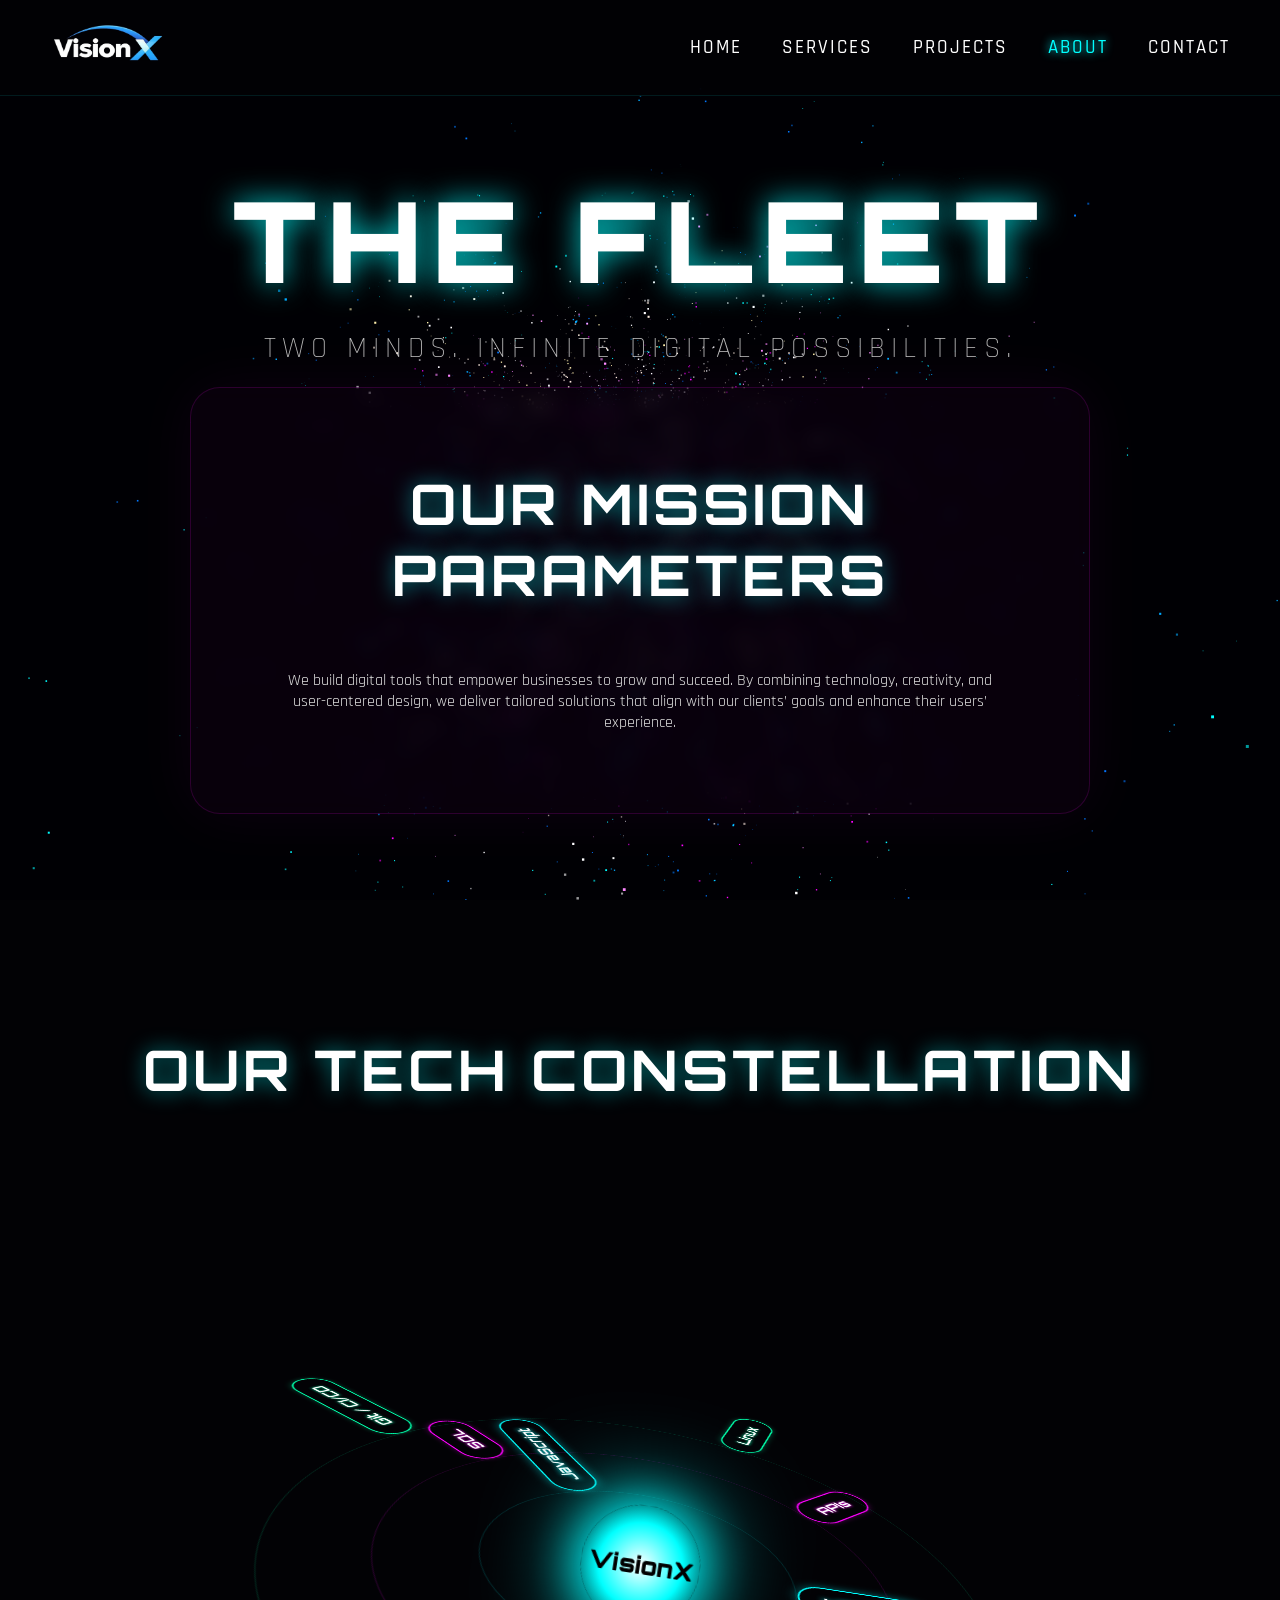
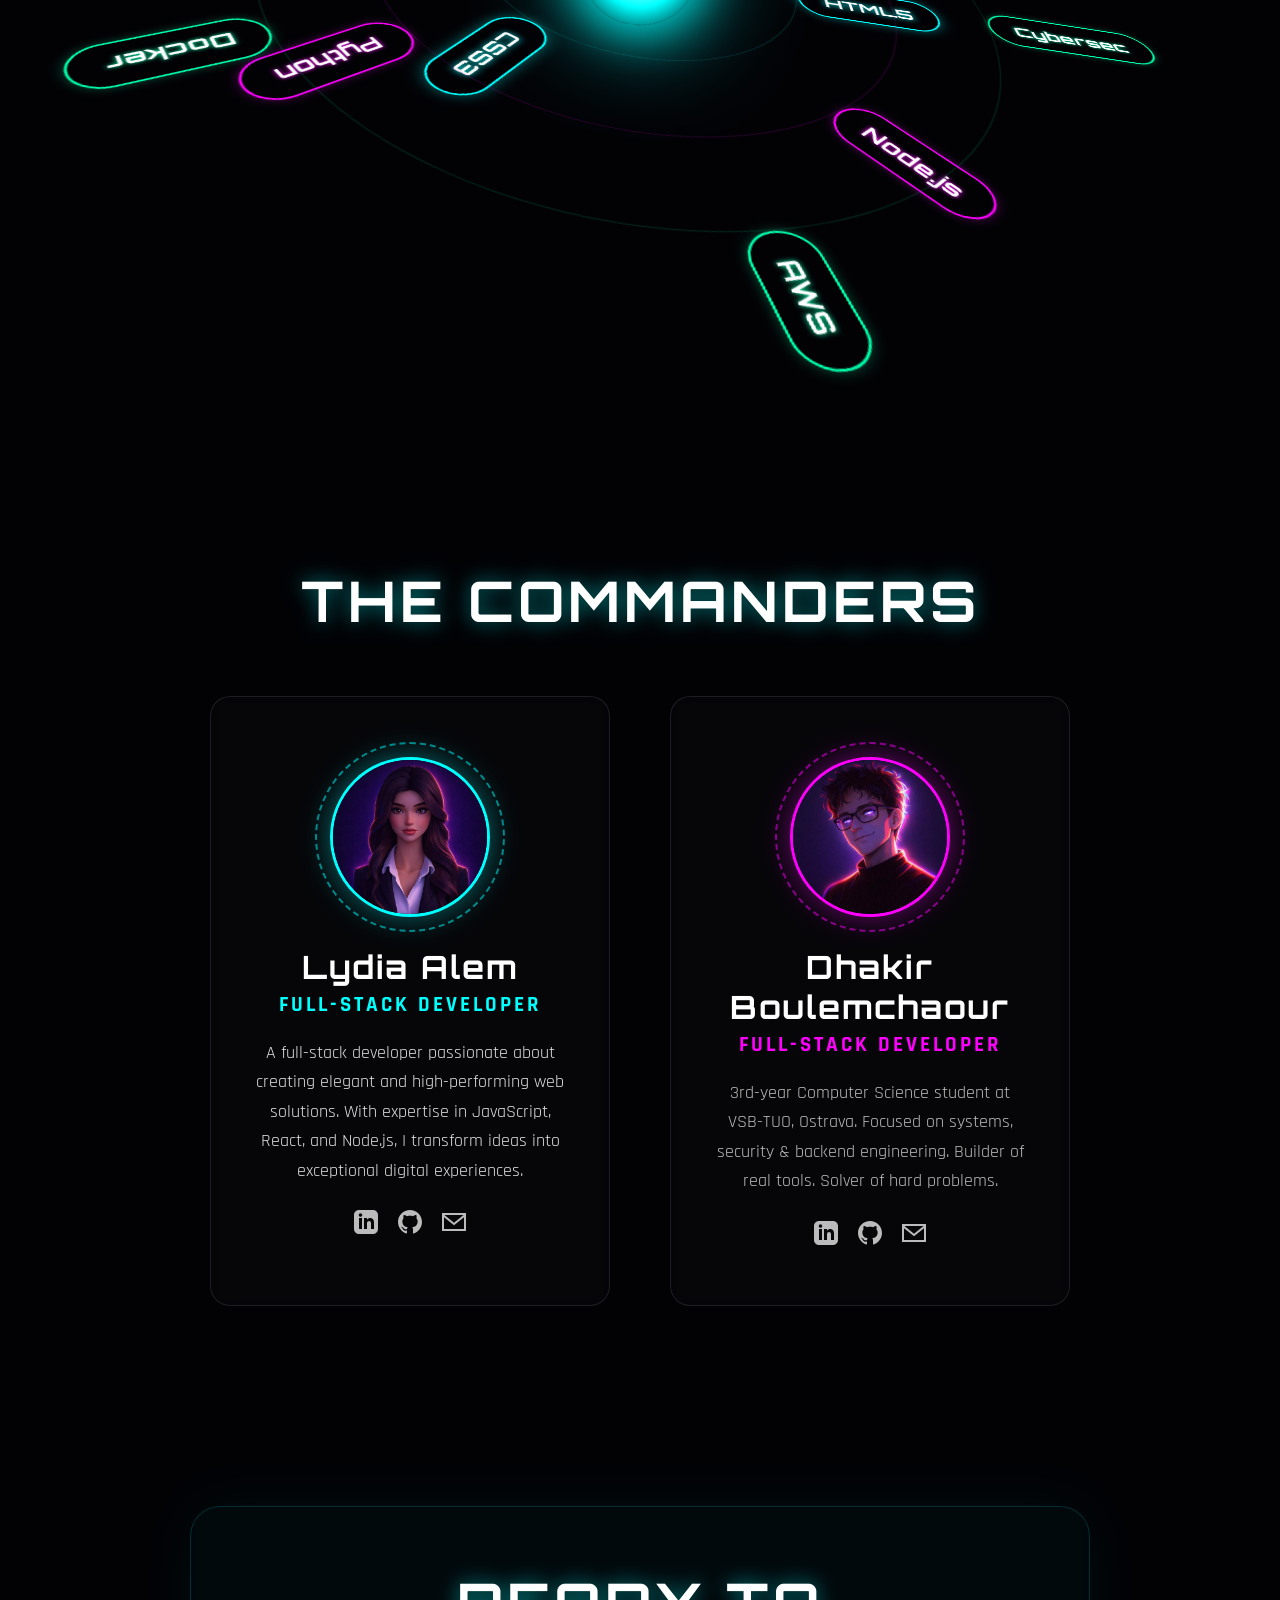
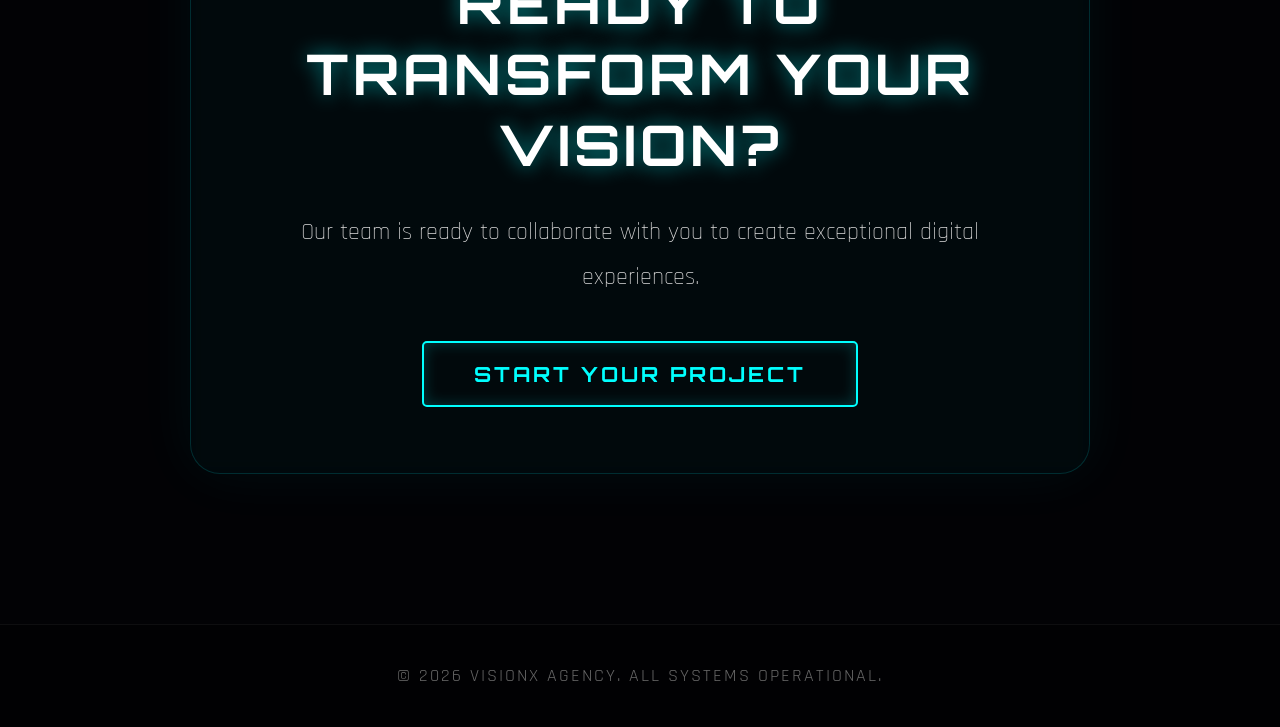
==== commit 21f37003: "Vision X Agency" ====
--- a/about.html
+++ b/about.html
@@ -5,7 +5,8 @@
     <meta charset="UTF-8">
     <meta name="viewport" content="width=device-width, initial-scale=1.0">
     <title>VisionX - The Creators</title>
-    <!-- SEO Best Practices -->
+   <link rel="icon" type="image/png" href="visionx2.png">
+   <link rel="apple-touch-icon" href="visionx2.png">
     <meta name="description"
         content="Meet the elite developers and system architects behind VisionX Agency. Explore our galactic skills and experience.">
     <link rel="stylesheet" href="style.css">
@@ -21,7 +22,8 @@
     </div>
 
     <nav aria-label="Main Navigation">
-        <div class="logo"><a href="index.html" style="text-decoration:none; color:inherit;">Vision<span>X</span></a>
+        <div class="logo"><a href="index.html" style="text-decoration:none;"><img height="55px" width="auto"
+                    src="visionx2.png" alt="VisionX Logo" class="nav-logo"></a>
         </div>
         <ul>
             <li><a href="index.html">Home</a></li>
--- a/style.css
+++ b/style.css
@@ -66,6 +66,19 @@
 
 .logo span {
     color: var(--primary);
+}
+
+.nav-logo {
+    height: 55px;
+    /* Adjust height based on navbar */
+    width: auto;
+    display: block;
+    transition: transform 0.3s;
+}
+
+.logo:hover .nav-logo {
+    transform: scale(1.05);
+    filter: drop-shadow(0 0 10px var(--primary));
 }
 
 nav ul {
@@ -677,6 +690,17 @@
     letter-spacing: 1px;
 }
 
+.contact-link {
+    color: var(--primary);
+    text-decoration: none;
+    transition: text-shadow 0.3s, color 0.3s;
+}
+
+.contact-link:hover {
+    color: #fff;
+    text-shadow: 0 0 10px var(--primary);
+}
+
 form {
     flex: 1;
     min-width: 320px;
@@ -1194,9 +1218,40 @@
     }
 
     .logo {
-        font-size: 1.5rem;
-    }
-
+        /* Removed font-size for logo to not interfere with image */
+    }
+.nav-logo {
+    height: 50px;
+    width: auto;
+    display: block;
+    transition: transform 0.3s;
+}
+
+.logo:hover .nav-logo {
+    transform: scale(1.05);
+    filter: drop-shadow(0 0 10px var(--primary));
+}
+
+/* Tablets (portrait) and larger phones */
+@media (max-width: 768px) {
+    .nav-logo {
+        height: 40px;
+    }
+}
+
+/* Small Phones */
+@media (max-width: 480px) {
+    .nav-logo {
+        height: 35px;
+    }
+}
+
+/* Extra Small Phones */
+@media (max-width: 360px) {
+    .nav-logo {
+        height: 30px;
+    }
+}
     nav ul {
         gap: 10px;
     }
